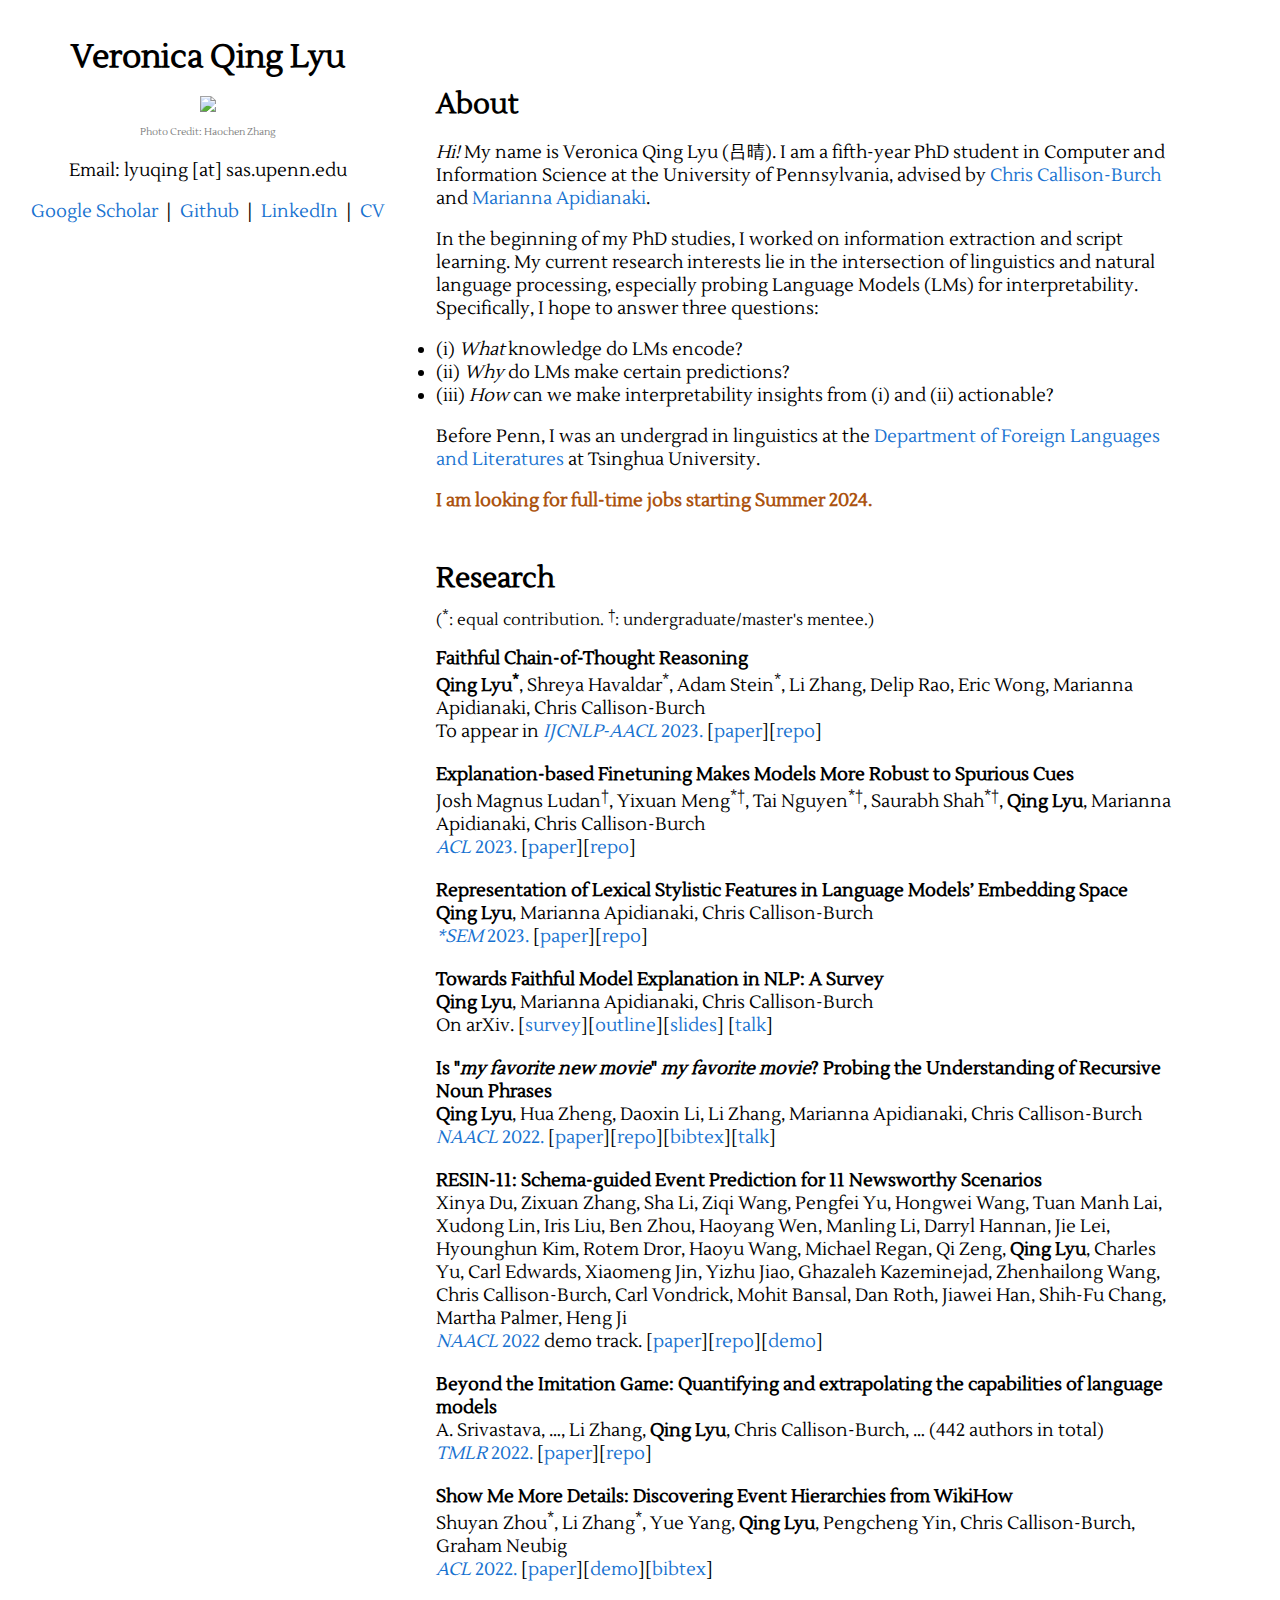
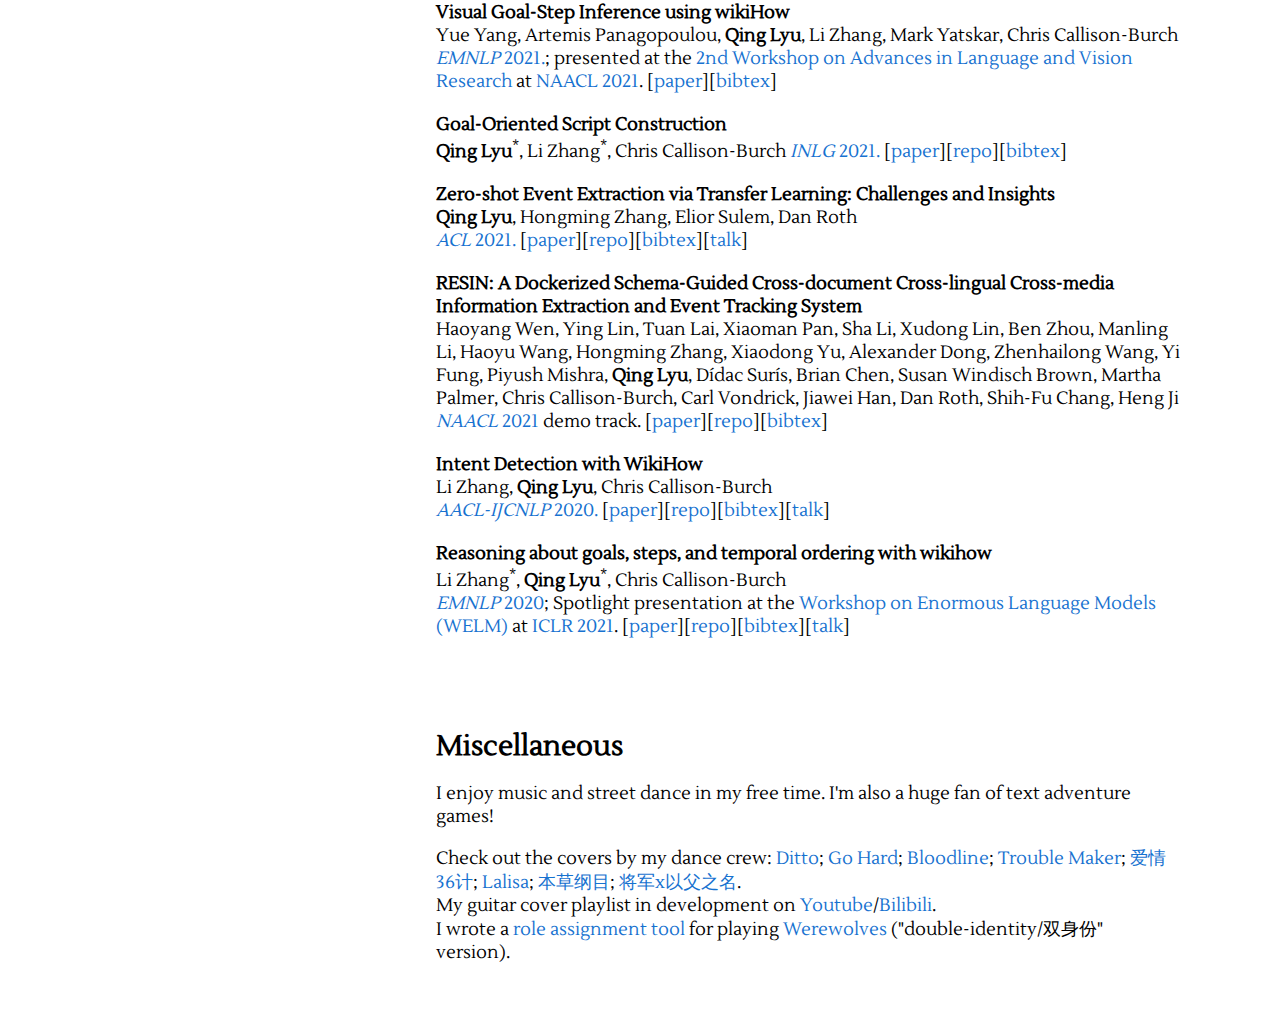
==== index.html @ 080fcc71 "Fix style bug" ====
<!DOCTYPE HTML>
<html lang="en">
  
<link href='https://fonts.googleapis.com/css?family=Lustria:n,i,b,bi' rel='stylesheet' type='text/css'>
<link href='https://fonts.googleapis.com/css?family=Verdana:n,i,b,bi' rel='stylesheet' type='text/css'>
<link href='https://fonts.googleapis.com/css?family=Helvetica:n,i,b,bi' rel='stylesheet' type='text/css'>
<link href='https://fonts.googleapis.com/css?family=sans+serif:n,i,b,bi' rel='stylesheet' type='text/css'>

<head><meta http-equiv="Content-Type" content="text/html; charset=UTF-8">
  <meta name="viewport" content="width=device-width, initial-scale=1">
  <title>Veronica Qing Lyu 吕晴</title>
  <link rel="stylesheet" type="text/css" href="stylesheet.css">
  <!-- Global site tag (gtag.js) - Google Analytics -->
<script async src="https://www.googletagmanager.com/gtag/js?id=UA-170127392-1"></script>
<script>
  window.dataLayer = window.dataLayer || [];
  function gtag(){dataLayer.push(arguments);}
  gtag('js', new Date());

  gtag('config', 'UA-170127392-1');
</script>
</head>



<body>
<div class="all-container">
  <div class="float-a">
    <table style="width:400px;border:0px;border-spacing:0px;border-collapse:separate;margin-left: auto; margin-right: auto;"><tbody>
        <td style="padding:0px;text-align:center">
        <tr>
          <td style="padding:2.5%;text-align:center">
            <p style="text-align:center">
              <name><strong>Veronica Qing Lyu</strong></name>
            </p>
            <a href="images/portrait_1.JPG"><img style="width: 80%" src="images/portrait_1.JPG"></a>
            <font color="grey" size="1"> <br> Photo Credit: Haochen Zhang </font>
            <p style="text-align:center">
              <email> Email: lyuqing [at] sas.upenn.edu</email>
            </p>
            <p style="text-align:center">

              <a href="https://scholar.google.com/citations?hl=en&user=RD8UGoAAAAAJ">Google Scholar</a> &nbsp|&nbsp
              <a href="https://github.com/veronica320">Github</a> &nbsp|&nbsp
              <a href="https://www.linkedin.com/in/qing-lyu-255514209/">LinkedIn</a> &nbsp|&nbsp
              <a href="cv.pdf">CV</a>
            </p>
          </td>
        </tr>
        </td>
    </tbody></table>
  </div>

  <div class="float-b">
    <table style="width:800px; max-width: 100vw; border:0px;border-spacing:0px;border-collapse:separate;"><tbody>
        <td style="padding:0px">
          <td style="padding:1%;vertical-align:top">
            <table style="width:100%;border:0px;border-spacing:0px;border-collapse:separate;margin-right:auto;margin-left:auto;"><tbody>
              <td style="padding:20px;padding-top:70px;width:100%;vertical-align:middle">
                <heading><strong>About</strong></heading>
                <p class="light"><em>Hi!</em>  My name is Veronica Qing Lyu (吕晴). I am a fifth-year PhD student in Computer and Information Science at the University of Pennsylvania, advised by <a href="https://www.cis.upenn.edu/~ccb/">Chris Callison-Burch</a> and <a href="https://mariannaapi.github.io/">Marianna Apidianaki</a>. 
                </p>
                <p> In the beginning of my PhD studies, I worked on information extraction and script learning. My current research interests lie in the intersection of linguistics and natural language processing, especially probing Language Models (LMs) for interpretability. Specifically, I hope to answer three questions: 
                </p>
                
                  <li>(i) <em>What</em> knowledge do LMs encode?</li>
                  <li>(ii) <em>Why</em> do LMs make certain predictions?</li>
                  <li>(iii) <em>How</em> can we make interpretability insights from (i) and (ii) actionable?</li>

                <p>
                  Before Penn, I was an undergrad in linguistics at the <a href="https://www.dfll.tsinghua.edu.cn/dfllen/">Department of Foreign Languages and Literatures</a> at Tsinghua University.
                </p>

                <p><b style="color: #ac530f">I am looking for full-time jobs starting Summer 2024.</b></p>

              </td>
            </tbody></table>

            <table style="width:100%;border:0px;border-spacing:0px;border-collapse:separate;margin-right:auto;margin-left:auto;"><tbody>
                <td style="padding:20px;padding-top:10px;width:100%;vertical-align:middle">
                  <heading><strong>Research</strong></heading>
                </td>
            </tbody></table>

            <p style="font-size: 0.9em; margin-top: -10px; margin-left: 20px">
              (<sup>*</sup>: equal contribution. <sup>†</sup>: undergraduate/master's mentee.)
            </p>
       
            <table style="width:100%;border:0px;border-spacing:0px;border-collapse:separate;margin-right:auto;margin-left:auto;"><tbody> 

              <tr onmouseout="nerf_stop()" onmouseover="nerf_start()">
                <td style="padding:20px;padding-top:0px;width:75%;vertical-align:middle">
                    <papertitle><strong>Faithful Chain-of-Thought Reasoning</strong>
                    </papertitle> 
                  <br>
                  <strong>Qing Lyu<sup>*</sup></strong>, Shreya Havaldar<sup>*</sup>, Adam Stein<sup>*</sup>, Li Zhang, Delip Rao, Eric Wong, Marianna Apidianaki, Chris Callison-Burch
                  <br>
                To appear in <a href="https://www.ijcnlp-aacl2023.org/"><em>IJCNLP-AACL</em> 2023.</a> [<a href="https://arxiv.org/abs/2301.13379">paper</a>][<a href="https://github.com/veronica320/Faithful-COT">repo</a>]
                </td>
              </tr>
              
              <tr onmouseout="nerf_stop()" onmouseover="nerf_start()">
                <td style="padding:20px;padding-top:0px;width:75%;vertical-align:middle">
                    <papertitle><strong>Explanation-based Finetuning Makes Models More Robust to Spurious Cues</strong>
                    </papertitle> 
                  <br>
                  Josh Magnus Ludan<sup>†</sup>, Yixuan Meng<sup>*</sup><sup>†</sup>, Tai Nguyen<sup>*</sup><sup>†</sup>, Saurabh Shah<sup>*</sup><sup>†</sup>, <strong>Qing Lyu</strong>, Marianna Apidianaki, Chris Callison-Burch
                  <br>
                <a href="https://2023.aclweb.org/"><em>ACL</em> 2023.</a> [<a href="https://aclanthology.org/2023.acl-long.242/">paper</a>][<a href="https://github.com/taidnguyen/explanation-based_finetuning">repo</a>]
                </td>
              </tr>  

              <tr onmouseout="nerf_stop()" onmouseover="nerf_start()">
                <td style="padding:20px;padding-top:0px;width:75%;vertical-align:middle">
                    <papertitle><strong>Representation of Lexical Stylistic Features in Language Models’ Embedding Space</strong>
                    </papertitle> 
                  <br>
                  <strong>Qing Lyu</strong>, Marianna Apidianaki, Chris Callison-Burch
                  <br>
                <a href="https://sites.google.com/view/starsem2023"><em>*SEM</em> 2023.</a> [<a href="https://aclanthology.org/2023.starsem-1.32/">paper</a>][<a href="https://github.com/veronica320/Lexical-Stylistic-Features">repo</a>]
                </td>
              </tr> 
              
             
             <tr onmouseout="nerf_stop()" onmouseover="nerf_start()">
                <td style="padding:20px;padding-top:0px;width:75%;vertical-align:middle">
                    <papertitle><strong>Towards Faithful Model Explanation in NLP: A Survey</strong>
                    </papertitle> 
                  <br>
                  <strong>Qing Lyu</strong>, Marianna Apidianaki, Chris Callison-Burch
                  <br>
                On arXiv. [<a href="https://arxiv.org/abs/2209.11326">survey</a>][<a href="WPE2/outline.pdf">outline</a>][<a href="WPE2/WPE2_slides.pdf">slides</a>] [<a href="https://www.youtube.com/watch?v=_h113zzz7V8">talk</a>]
                </td>
              </tr>
              
              <tr onmouseout="nerf_stop()" onmouseover="nerf_start()">
                <td style="padding:20px;padding-top:0px;width:75%;vertical-align:middle">
                    <papertitle><strong>Is "<em>my favorite new movie</em>" <em>my favorite movie</em>? Probing the Understanding of Recursive Noun Phrases</strong>
                    </papertitle> 
                  <br>
                  <strong>Qing Lyu</strong>, Hua Zheng, Daoxin Li, Li Zhang, Marianna Apidianaki, Chris Callison-Burch
                  <br>
                <a href="https://2022.naacl.org/"> <em>NAACL</em> 2022.</a> [<a href="https://aclanthology.org/2022.naacl-main.388/">paper</a>][<a href="https://github.com/veronica320/Recursive-NPs">repo</a>][<a href="bib/lyu2021my.bib">bibtex</a>][<a href="https://www.youtube.com/watch?v=5CUaJ4jk0rQ">talk</a>]
                </td>
              </tr>
              
              <tr onmouseout="nerf_stop()" onmouseover="nerf_start()">
                <td style="padding:20px;padding-top:0px;width:75%;vertical-align:middle">
                    <papertitle><strong>RESIN-11: Schema-guided Event Prediction for 11 Newsworthy Scenarios</strong>
                    </papertitle> 
                  <br>
                  Xinya Du, Zixuan Zhang, Sha Li, Ziqi Wang, Pengfei Yu, Hongwei Wang, Tuan Manh Lai, Xudong Lin, Iris Liu, Ben Zhou, Haoyang Wen, Manling Li, Darryl Hannan, Jie Lei, Hyounghun Kim, Rotem Dror, Haoyu Wang, Michael Regan, Qi Zeng, <strong>Qing Lyu</strong>, Charles Yu, Carl Edwards, Xiaomeng Jin, Yizhu Jiao, Ghazaleh Kazeminejad, Zhenhailong Wang, Chris Callison-Burch, Carl Vondrick, Mohit Bansal, Dan Roth, Jiawei Han, Shih-Fu Chang, Martha Palmer, Heng Ji
                  <br>
                <a href="https://2022.naacl.org/"> <em>NAACL</em> 2022</a> demo track. [<a href="https://blender.cs.illinois.edu/paper/resin2022.pdf">paper</a>][<a href="https://github.com/RESIN-KAIROS/RESIN-11">repo</a>][<a href="http://18.221.187.153:11000/kairos">demo</a>]
                </td>
              </tr>

              <tr onmouseout="nerf_stop()" onmouseover="nerf_start()">
                <td style="padding:20px;padding-top:0px;width:75%;vertical-align:middle">
                    <papertitle><strong>Beyond the Imitation Game: Quantifying and extrapolating the capabilities of language models</strong>
                    </papertitle> 
                  <br>
                  A. Srivastava, …, Li Zhang, <strong>Qing Lyu</strong>, Chris Callison-Burch, … (442 authors in total)
                  <br>
                <a href="https://jmlr.org/tmlr/"><em>TMLR</em> 2022.</a> [<a href="https://arxiv.org/abs/2206.04615">paper</a>][<a href="https://github.com/google/BIG-bench">repo</a>]
                </td>
              </tr>
              
              
              <tr onmouseout="nerf_stop()" onmouseover="nerf_start()">
                <td style="padding:20px;padding-top:0px;width:75%;vertical-align:middle">
                    <papertitle><strong>Show Me More Details: Discovering Event Hierarchies from WikiHow</strong>
                    </papertitle> 
                  <br>
                  Shuyan Zhou<sup>*</sup>, Li Zhang<sup>*</sup>, Yue Yang, <strong>Qing Lyu</strong>, Pengcheng Yin, Chris Callison-Burch, Graham Neubig
                  <br>
                <a href="https://www.2022.aclweb.org/"><em>ACL</em> 2022.</a> [<a href="https://arxiv.org/abs/2203.07264">paper</a>][<a href="https://wikihow-hierarchy.github.io/">demo</a>][<a href="bib/zhou2022show.bib">bibtex</a>]
                </td>
              </tr>              
              
               <tr onmouseout="nerf_stop()" onmouseover="nerf_start()">
                <td style="padding:20px;padding-top:0px;width:75%;vertical-align:middle">
                    <papertitle><strong>Visual Goal-Step Inference using wikiHow</strong>
                    </papertitle> 
                  <br>
                  Yue Yang, Artemis Panagopoulou, <strong>Qing Lyu</strong>, Li Zhang, Mark Yatskar, Chris Callison-Burch
                  <br>
                <a href="https://2021.emnlp.org/"><em>EMNLP</em> 2021.</a>; presented at the <a href="https://alvr-workshop.github.io/">2nd Workshop on Advances in Language and Vision Research</a> at <a href="https://2021.naacl.org/">NAACL 2021</a>. [<a href="https://arxiv.org/abs/2104.05845">paper</a>][<a href="bib/yang2021visual.bib">bibtex</a>]
                </td>
              </tr> 
              
              <tr onmouseout="nerf_stop()" onmouseover="nerf_start()">
                <td style="padding:20px;padding-top:0px;width:75%;vertical-align:middle">
                    <papertitle><strong>Goal-Oriented Script Construction</strong>
                    </papertitle> 
                  <br>
                  <strong>Qing Lyu</strong><sup>*</sup>, Li Zhang<sup>*</sup>, Chris Callison-Burch
                <a href="https://inlg2021.github.io/"><em>INLG</em> 2021.</a> [<a href="https://arxiv.org/abs/2107.13189">paper</a>][<a href="https://github.com/veronica320/wikihow-GOSC">repo</a>][<a href="bib/lyu-etal-2021-goal.bib">bibtex</a>]
                </td>
              </tr> 

              <tr onmouseout="nerf_stop()" onmouseover="nerf_start()">
                <td style="padding:20px;padding-top:0px;width:75%;vertical-align:middle">
                    <papertitle><strong>Zero-shot Event Extraction via Transfer Learning: Challenges and Insights</strong>
                    </papertitle> 
                  <br>
                  <strong>Qing Lyu</strong>, Hongming Zhang, Elior Sulem, Dan Roth
                  <br>
                <a href="https://2021.aclweb.org/"><em>ACL</em> 2021.</a> [<a href="https://aclanthology.org/2021.acl-short.42/">paper</a>][<a href="https://github.com/veronica320/Zeroshot-Event-Extraction">repo</a>][<a href="bib/lyu-etal-2021-zero.bib">bibtex</a>][<a href="https://underline.io/lecture/25455-zero-shot-event-extraction-via-transfer-learning-challenges-and-insights">talk</a>]
                </td>
              </tr> 


              <tr onmouseout="nerf_stop()" onmouseover="nerf_start()">
                <td style="padding:20px;padding-top:0px;width:75%;vertical-align:middle">
                    <papertitle><strong>RESIN: A Dockerized Schema-Guided Cross-document Cross-lingual Cross-media Information Extraction and Event Tracking System</strong>
                    </papertitle> 
                  <br>
                  Haoyang Wen, Ying Lin, Tuan Lai, Xiaoman Pan, Sha Li, Xudong Lin, Ben Zhou, Manling Li, Haoyu Wang, Hongming Zhang, Xiaodong Yu, Alexander Dong, Zhenhailong Wang, Yi Fung, Piyush Mishra, <strong>Qing Lyu</strong>, Dídac Surís, Brian Chen, Susan Windisch Brown, Martha Palmer, Chris Callison-Burch, Carl Vondrick, Jiawei Han, Dan Roth, Shih-Fu Chang, Heng Ji
                  <br>
                <a href="https://2021.naacl.org/"><em>NAACL</em> 2021</a> demo track. [<a href="https://aclanthology.org/2021.naacl-demos.16">paper</a>][<a href="https://github.com/RESIN-KAIROS/RESIN-pipeline-public">repo</a>][<a href="bib/wen-etal-2021-resin.bib">bibtex</a>]
                </td>
              </tr> 


              <tr onmouseout="nerf_stop()" onmouseover="nerf_start()">
                <td style="padding:20px;padding-top:0px;width:75%;vertical-align:middle">
                    <papertitle><strong>Intent Detection with WikiHow</strong>
                    </papertitle> 
                  <br>
                  Li Zhang, <strong>Qing Lyu</strong>, Chris Callison-Burch
                  <br>
                <a href="http://www.aacl2020.org/"><em>AACL-IJCNLP</em> 2020.</a> [<a href="https://aclanthology.org/2020.aacl-main.35/">paper</a>][<a href="https://github.com/zharry29/wikihow-intent">repo</a>][<a href="bib/2020.aacl-main.35.bib">bibtex</a>][<a href="https://www.youtube.com/watch?v=zlw6_akYbM8">talk</a>]
                </td>
              </tr>             

              <tr onmouseout="nerf_stop()" onmouseover="nerf_start()">
                <td style="padding:20px;padding-top:0px;width:75%;vertical-align:middle">
                    <papertitle><strong>Reasoning about goals, steps, and temporal ordering with wikihow</strong>
                    </papertitle> 
                  <br>
                  Li Zhang<sup>*</sup>, <strong>Qing Lyu</strong><sup>*</sup>, Chris Callison-Burch
                  <br>
                <a href="https://2020.emnlp.org/"><em>EMNLP</em> 2020</a>; Spotlight presentation at the <a href="https://welmworkshop.github.io/">Workshop on Enormous Language Models (WELM)</a> at <a href="https://openreview.net/group?id=ICLR.cc/2021/Conference">ICLR 2021</a>. [<a href="https://www.aclweb.org/anthology/2020.emnlp-main.374/">paper</a>][<a href="https://github.com/zharry29/wikihow-goal-step">repo</a>][<a href="bib/zhang-etal-2020-reasoning.bib">bibtex</a>][<a href="https://slideslive.com/38938737/reasoning-about-goals-steps-and-temporal-ordering-with-wikihow">talk</a>]
                </td>
              </tr>               

            </tbody></table>

            <table style="width:100%;border:0px;border-spacing:0px;border-collapse:separate;margin-right:auto;margin-left:auto;"><tbody>
              <td style="padding:20px;padding-top:70px;width:100%;vertical-align:middle">
                <heading><strong>Miscellaneous</strong></heading>
                <p class="light">I enjoy music and street dance in my free time. I'm also a huge fan of text adventure games!
                </p>
                <p> 
                  Check out the covers by my dance crew: <a href="https://www.bilibili.com/video/BV1cj411m7ox">Ditto</a>; <a href="https://www.instagram.com/reel/Ct8Pms4u-Pa/?utm_source=ig_web_copy_link&igshid=MzRlODBiNWFlZA==">Go Hard</a>; <a href="https://www.bilibili.com/video/BV1vd4y1m7P2">Bloodline</a>; <a href="https://www.instagram.com/p/Ce76_aIj2wI/?hl=en">Trouble Maker</a>; <a href="https://www.bilibili.com/video/BV1dg411d7Nh?spm_id_from=333.999.0.0">爱情36计</a>; <a href="https://drive.google.com/file/d/1UDObTX1kkPwGBq6CLXl8sIjoG9H2SDVq/view?usp=sharing">Lalisa</a>; <a href="https://www.youtube.com/watch?v=M0thfj07Ozg">本草纲目</a>; <a href="https://drive.google.com/file/d/1MXVvGjEAtB9OPkCCYmKnnrbHxxjAGBSP/view?usp=sharing/">将军x以父之名</a>.
                  <br>
                  My guitar cover playlist in development on <a href="https://www.youtube.com/playlist?list=PLuBKwtx74IuZm8roLnpFMG8LcHX2Z4vL6">Youtube</a>/<a href="https://space.bilibili.com/97034976/?share_source=copy_link&share_medium=iphone&bbid=Z1449E1F438A2BC6490483E0584A996F02E2&ts=1627972135">Bilibili</a>.
                  <br>
                  I wrote a <a href="https://github.com/veronica320/Werewolves-Double-Identity">role assignment tool</a> for playing <a href="https://en.wikipedia.org/wiki/The_Werewolves_of_Millers_Hollow">Werewolves</a> ("double-identity/双身份" version).
                </p>
              </td>
            </tbody></table>

          </td>
        </td>
    </tbody></table>
  </div>
</div>
</body>

</html>
---- stylesheet.css ----
.all-container{
    margin: 0 auto;
}

.float-a{
  float: left;
}

.float-b{
}


@font-face {
  font-family: 'Crimson';
  src: url('font/CrimsonText-Regular.ttf') format('woff2');
}

@font-face {
  font-family: 'Cabin';
  src: url('font/Cabin-Regular.ttf') format('woff2');
}

@font-face {
  font-family: 'MerriweatherSans';
  src: url('font/MerriweatherSans-Regular.ttf') format('woff2');
}

@font-face {
  font-family: 'Lustria';
  src: url('font/Lustria-Regular.ttf') format('woff2');
}

a {
  color: #1772d0;
  text-decoration: none;
}

a:focus,
a:hover {
  color: #f09228;
  text-decoration: none;
}

body,
td,
th,
tr,
p,
a {
  font-family: 'Lustria', Verdana, Helvetica, sans-serif;
  font-size: 18px
}


heading {
  font-family: 'Lustria', Verdana, Helvetica, sans-serif;
  font-size: 28px;
}

papertitle {
  font-family: 'Lustria', Verdana, Helvetica, sans-serif;
  font-size: 18px;
}

name {
  font-family: 'Lustria', Verdana, Helvetica, sans-serif;
  font-size: 32px;
}

email {
  font-family: 'Lustria', Verdana, Helvetica, sans-serif;
  font-size: 18px;
}
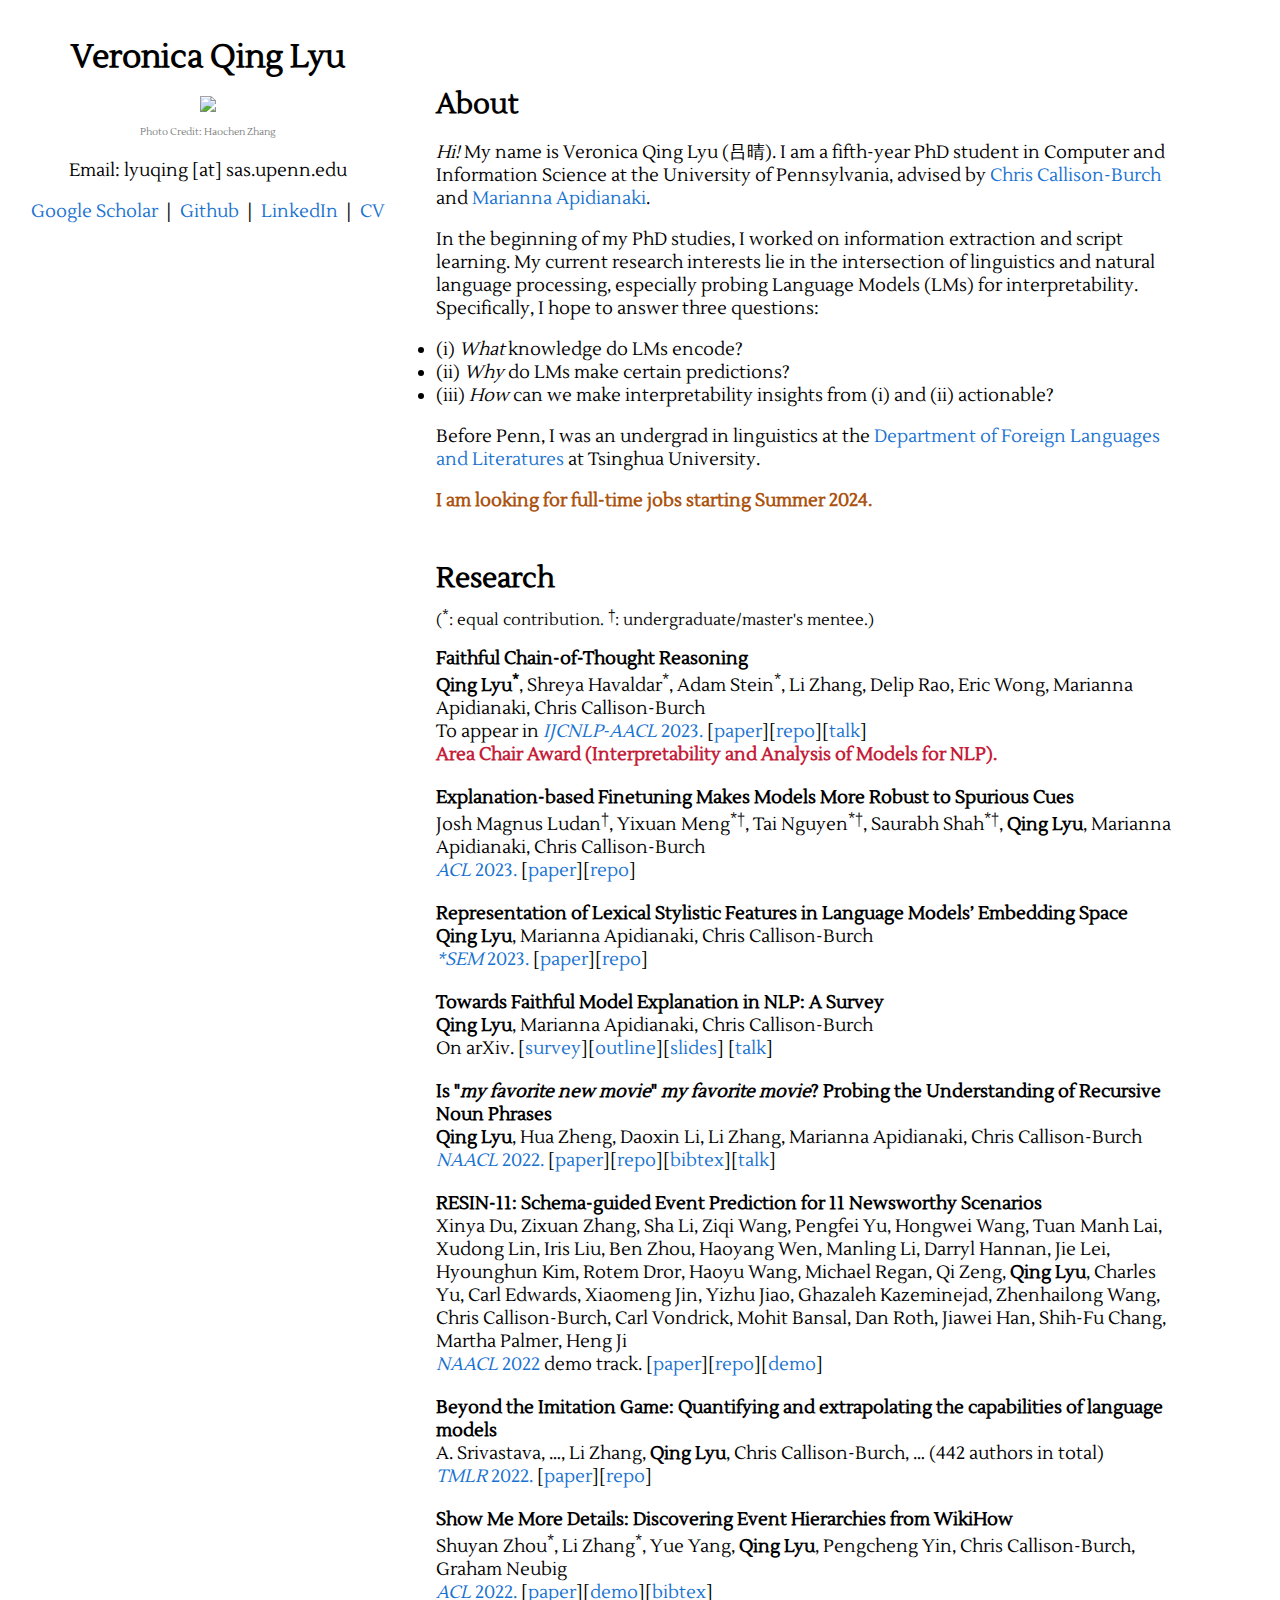
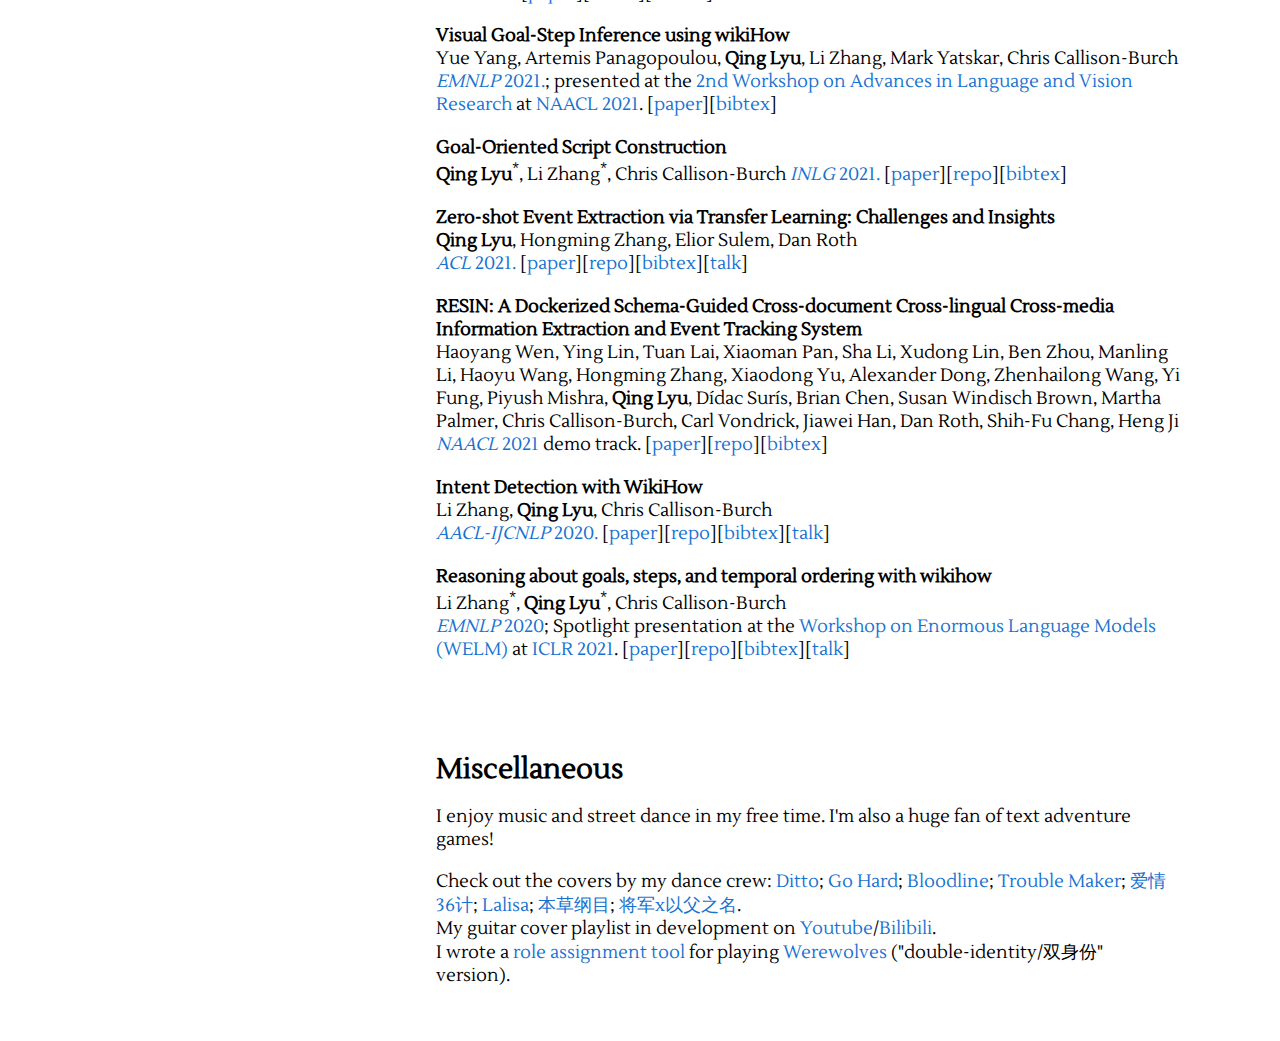
==== commit e8d19ed4: "Add FCoT talk and award info" ====
--- a/index.html
+++ b/index.html
@@ -95,7 +95,10 @@
                   <br>
                   <strong>Qing Lyu<sup>*</sup></strong>, Shreya Havaldar<sup>*</sup>, Adam Stein<sup>*</sup>, Li Zhang, Delip Rao, Eric Wong, Marianna Apidianaki, Chris Callison-Burch
                   <br>
-                To appear in <a href="https://www.ijcnlp-aacl2023.org/"><em>IJCNLP-AACL</em> 2023.</a> [<a href="https://arxiv.org/abs/2301.13379">paper</a>][<a href="https://github.com/veronica320/Faithful-COT">repo</a>]
+                To appear in <a href="https://www.ijcnlp-aacl2023.org/"><em>IJCNLP-AACL</em> 2023.</a> [<a href="https://arxiv.org/abs/2301.13379">paper</a>][<a href="https://github.com/veronica320/Faithful-COT">repo</a>][<a href="https://www.youtube.com/watch?v=xlDoP--TauU&t=5s">talk</a>]
+                  <br>
+                  <b style="color: #C41E3A">Area Chair Award (Interpretability and Analysis of Models for NLP).</b>
+                  <br>
                 </td>
               </tr>
               
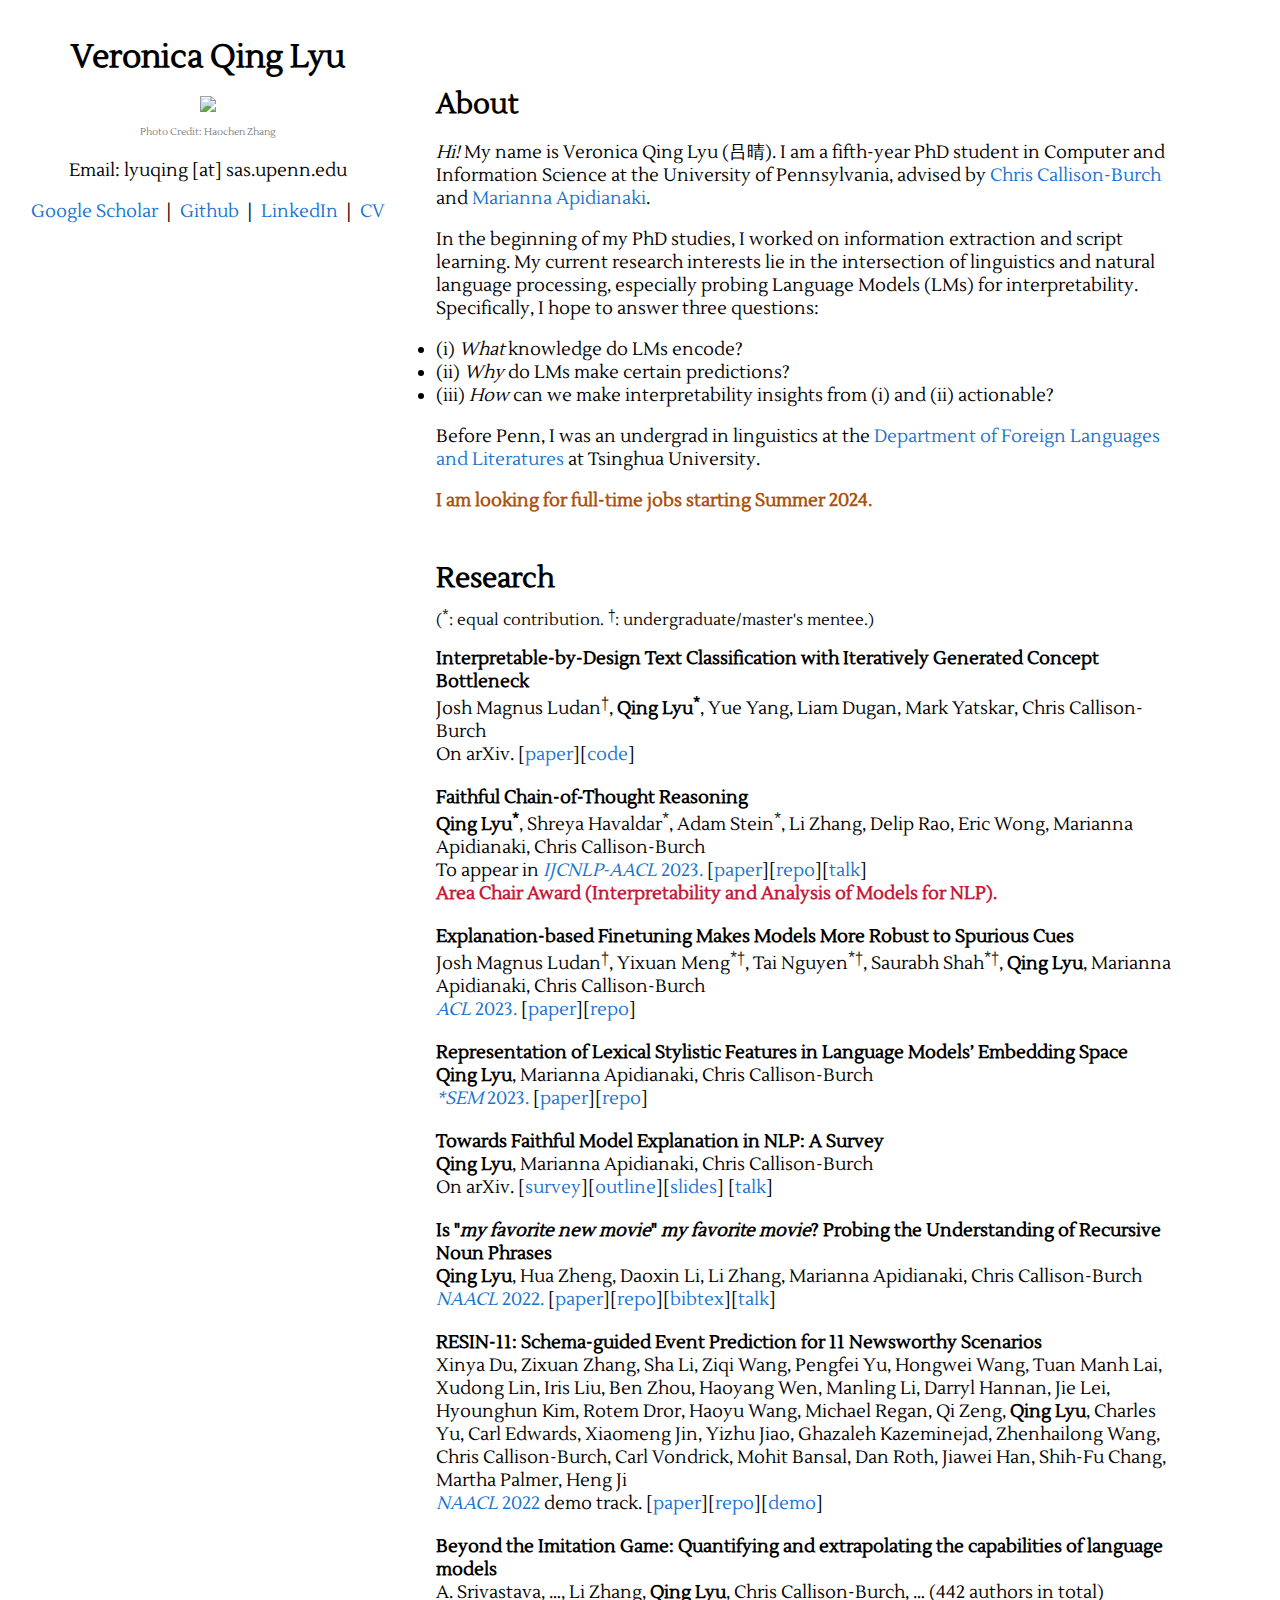
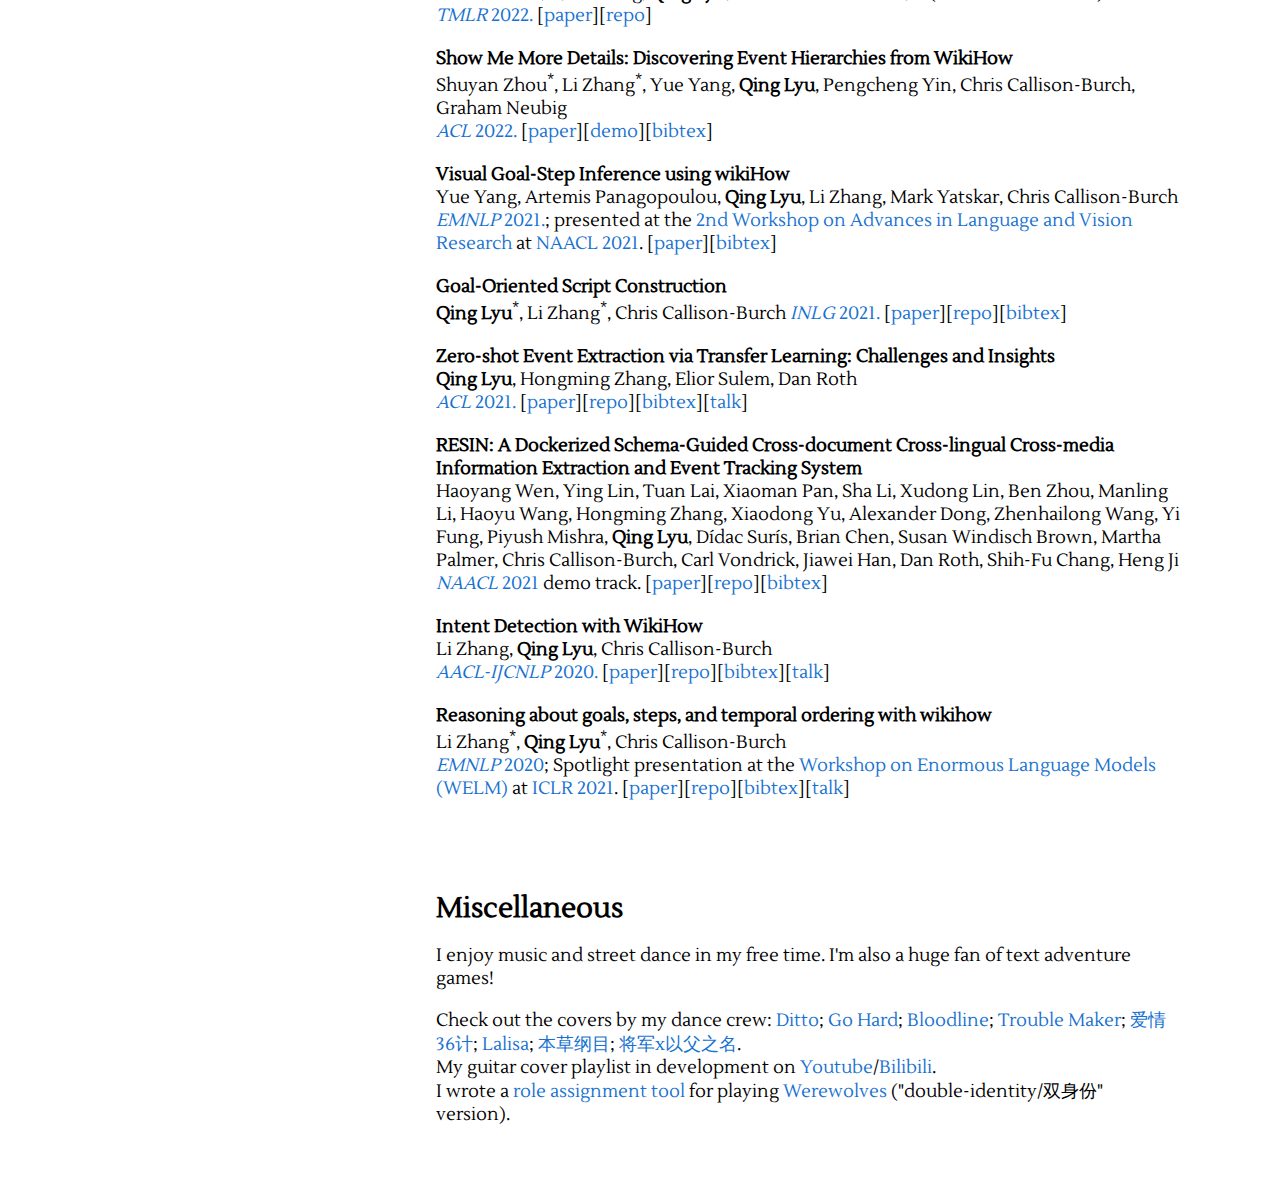
==== commit 3859c9f9: "Add TBM paper" ====
--- a/index.html
+++ b/index.html
@@ -90,6 +90,17 @@
 
               <tr onmouseout="nerf_stop()" onmouseover="nerf_start()">
                 <td style="padding:20px;padding-top:0px;width:75%;vertical-align:middle">
+                    <papertitle><strong>Interpretable-by-Design Text Classification with Iteratively Generated Concept Bottleneck</strong>
+                    </papertitle> 
+                  <br>
+                  Josh Magnus Ludan<sup>†</sup>, <strong>Qing Lyu<sup>*</sup></strong>, Yue Yang, Liam Dugan, Mark Yatskar, Chris Callison-Burch
+                  <br>
+                On arXiv. [<a href="https://arxiv.org/abs/2310.19660">paper</a>][<a href="https://github.com/JMRLudan/TBM">code</a>]
+                </td>
+              </tr>
+              
+              <tr onmouseout="nerf_stop()" onmouseover="nerf_start()">
+                <td style="padding:20px;padding-top:0px;width:75%;vertical-align:middle">
                     <papertitle><strong>Faithful Chain-of-Thought Reasoning</strong>
                     </papertitle> 
                   <br>
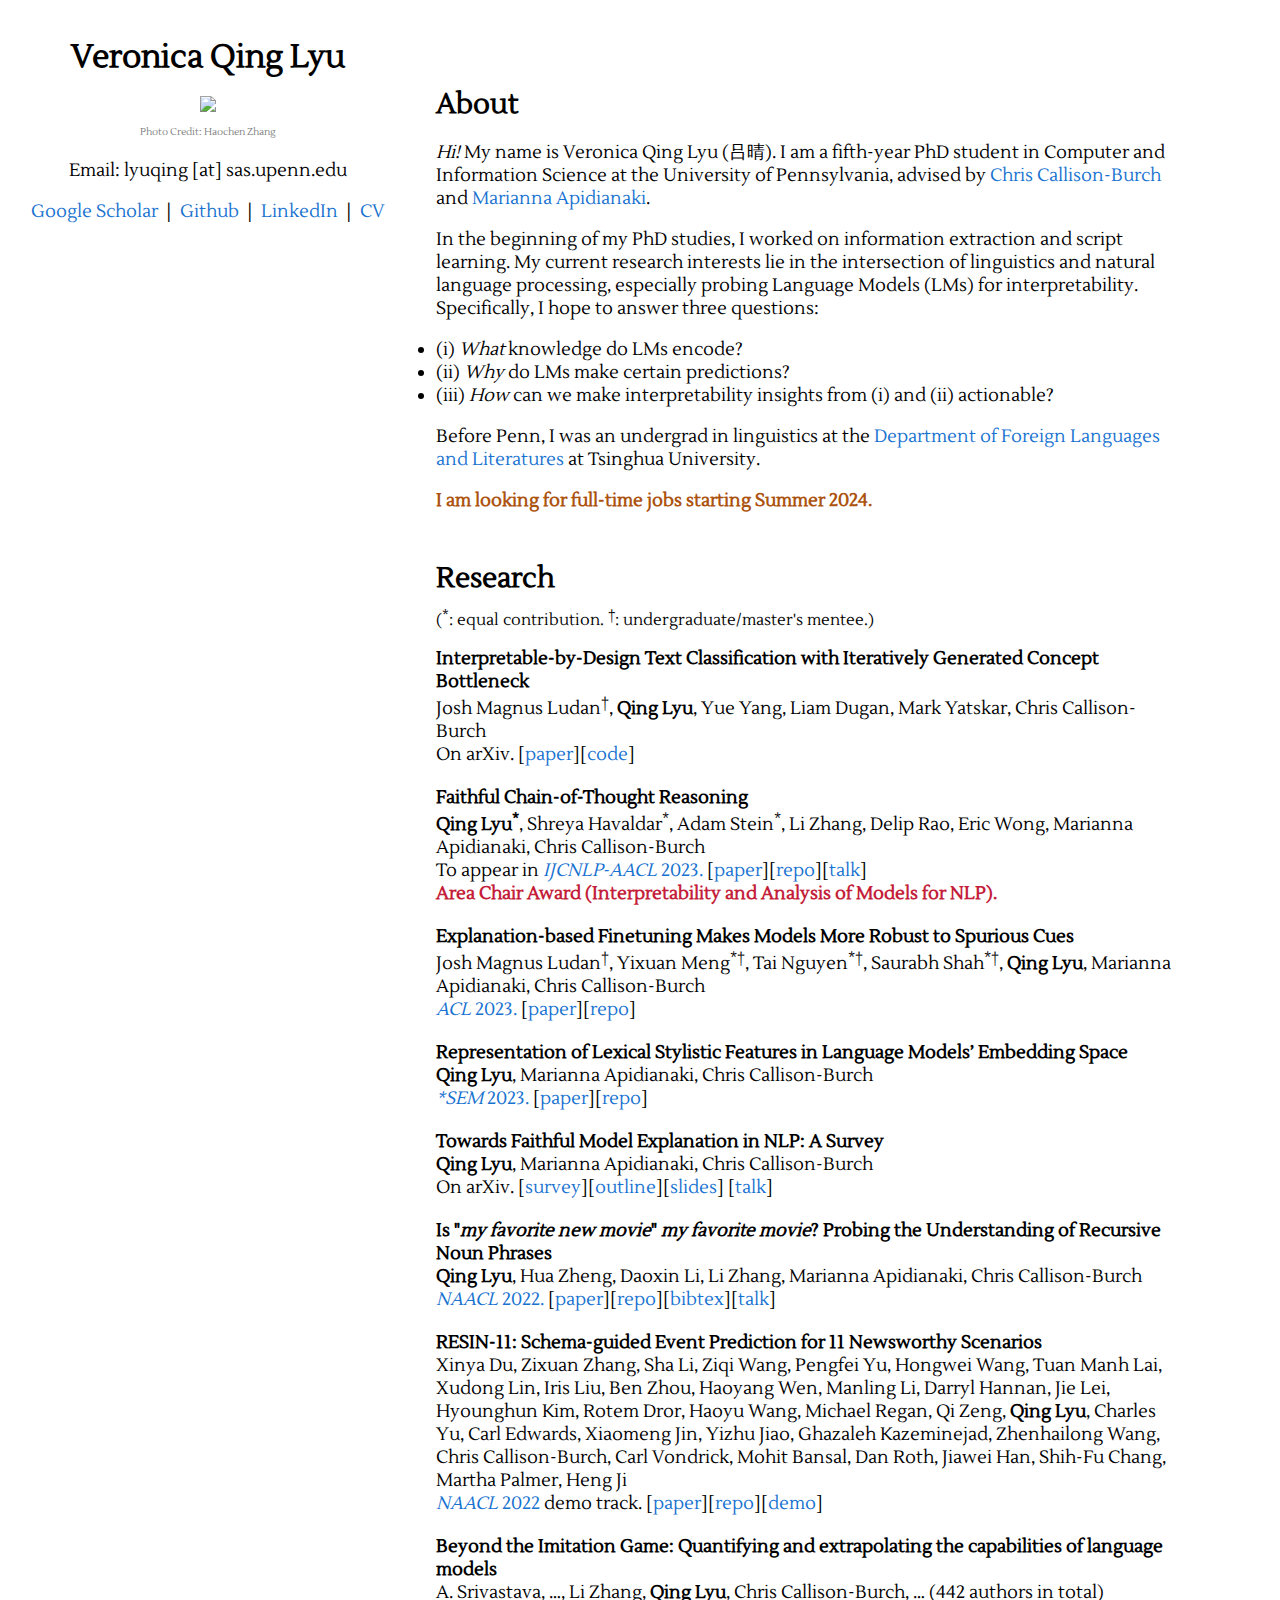
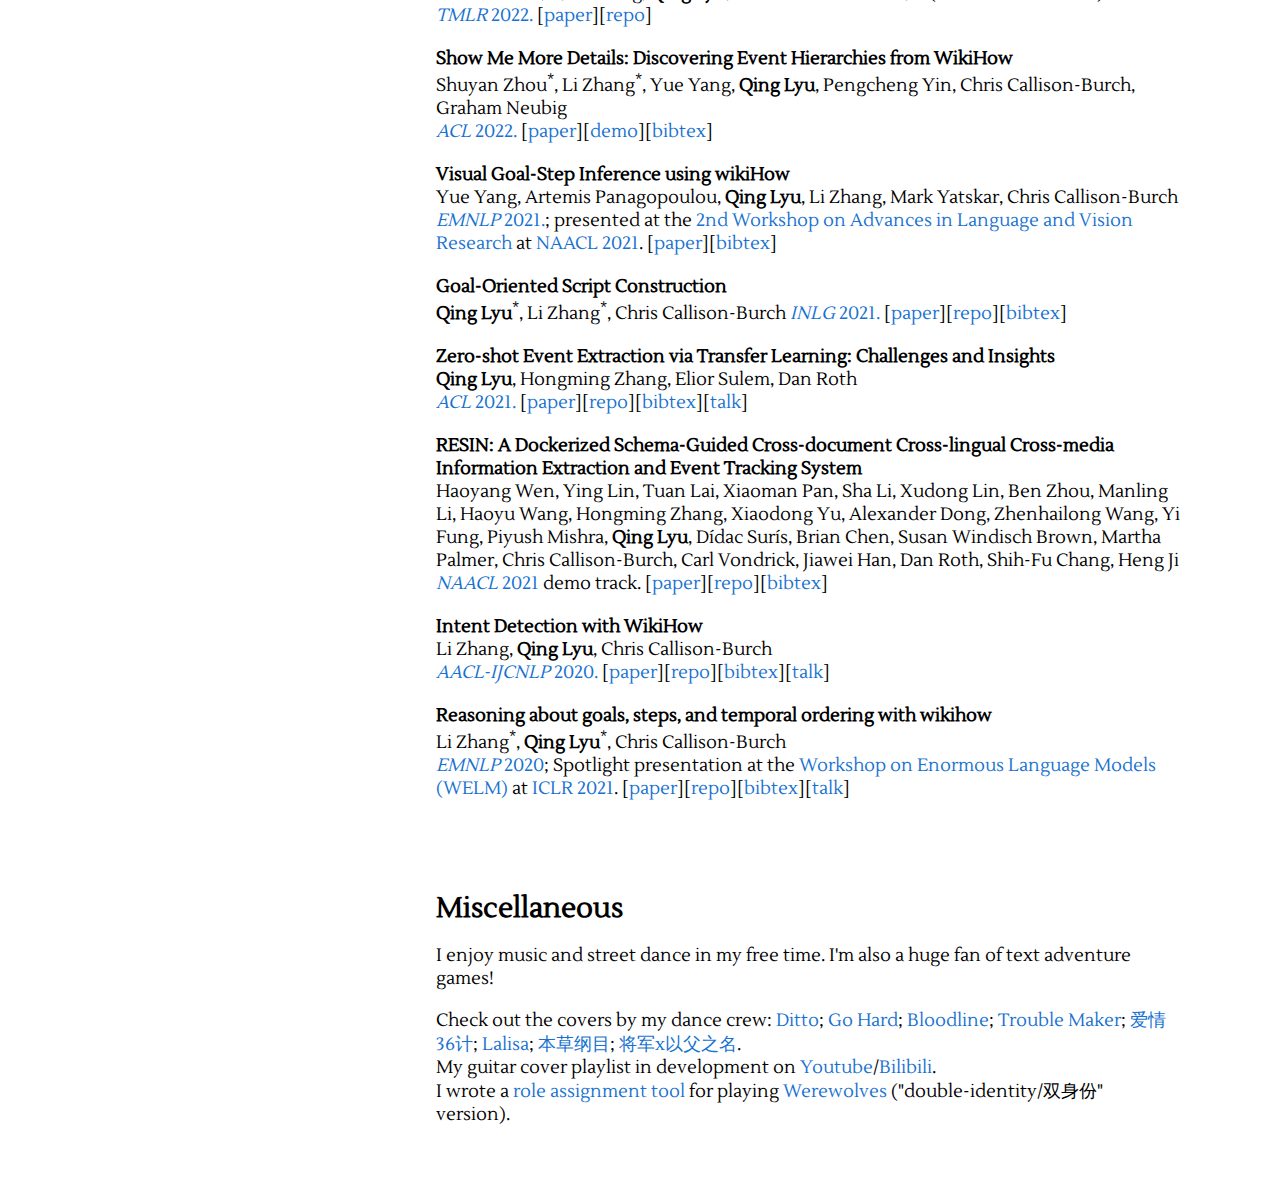
==== commit 14dd8674: "Fix author info" ====
--- a/index.html
+++ b/index.html
@@ -93,7 +93,7 @@
                     <papertitle><strong>Interpretable-by-Design Text Classification with Iteratively Generated Concept Bottleneck</strong>
                     </papertitle> 
                   <br>
-                  Josh Magnus Ludan<sup>†</sup>, <strong>Qing Lyu<sup>*</sup></strong>, Yue Yang, Liam Dugan, Mark Yatskar, Chris Callison-Burch
+                  Josh Magnus Ludan<sup>†</sup>, <strong>Qing Lyu</strong>, Yue Yang, Liam Dugan, Mark Yatskar, Chris Callison-Burch
                   <br>
                 On arXiv. [<a href="https://arxiv.org/abs/2310.19660">paper</a>][<a href="https://github.com/JMRLudan/TBM">code</a>]
                 </td>
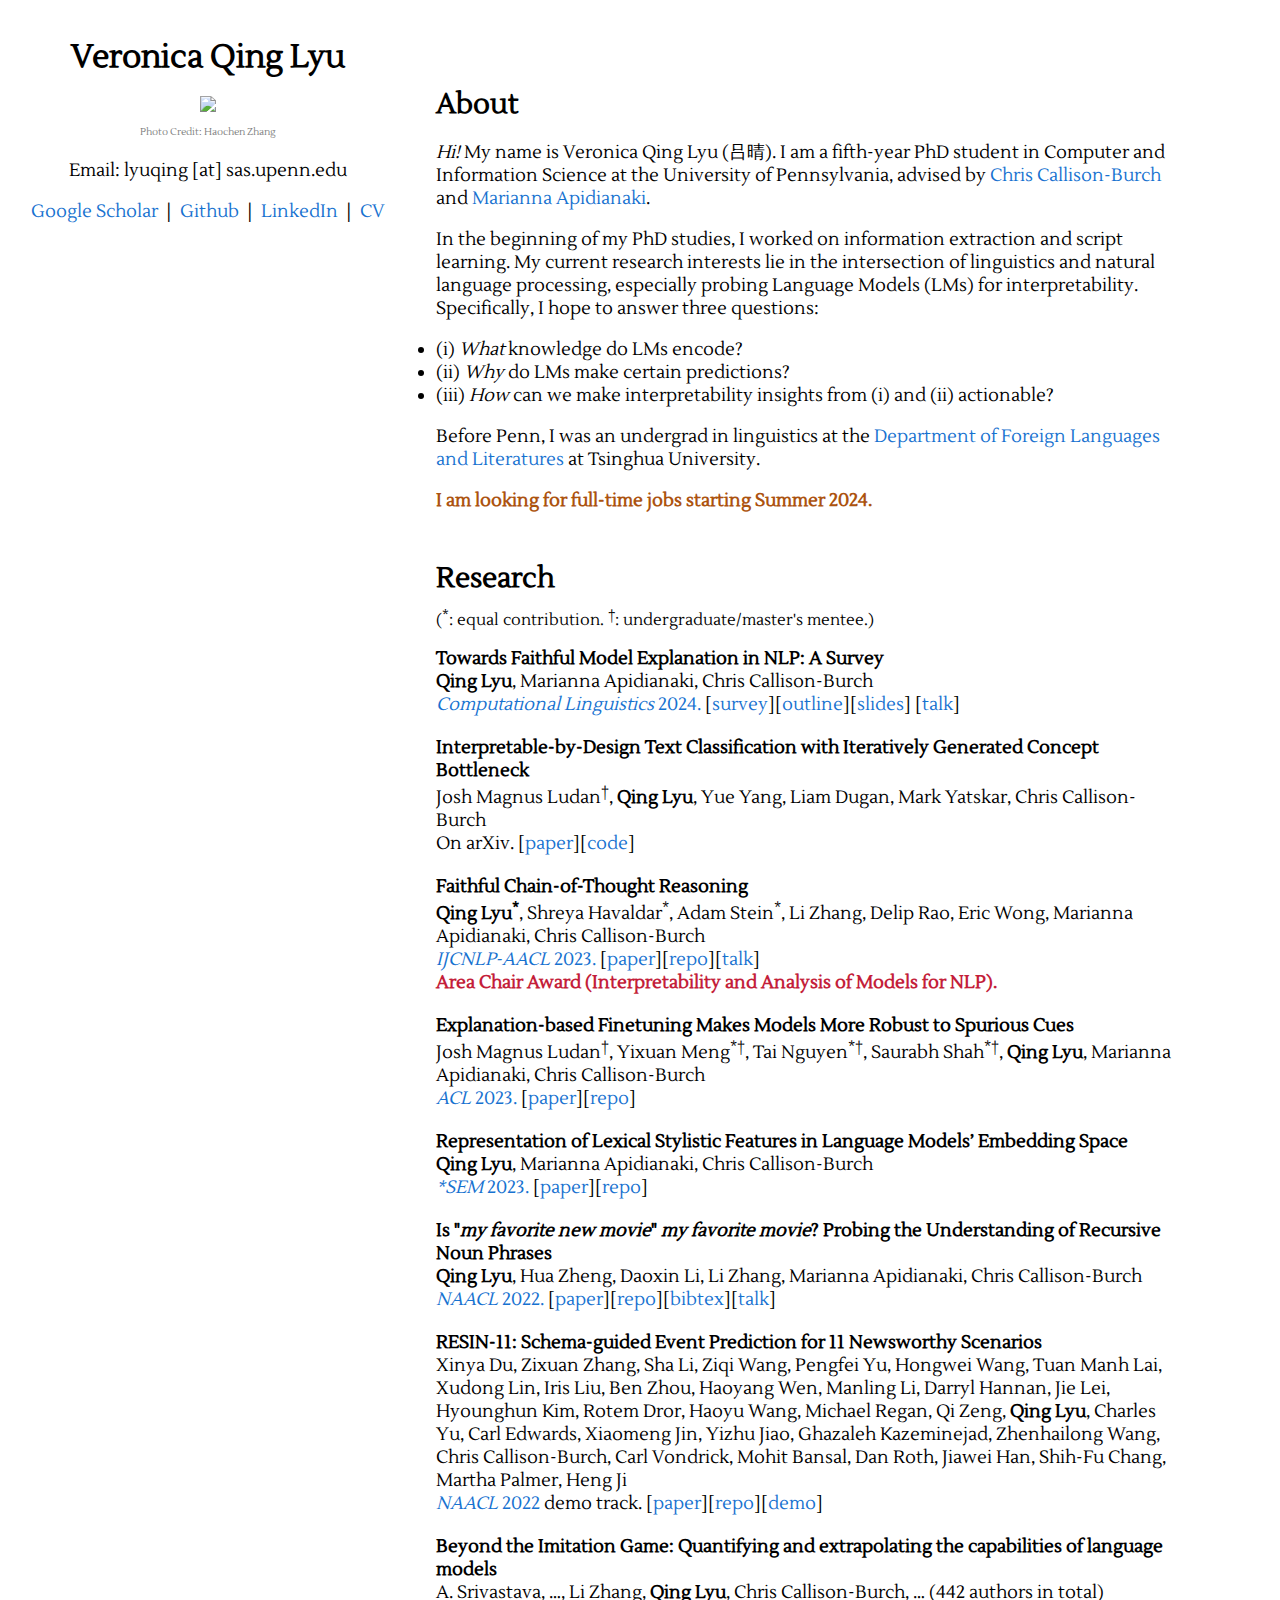
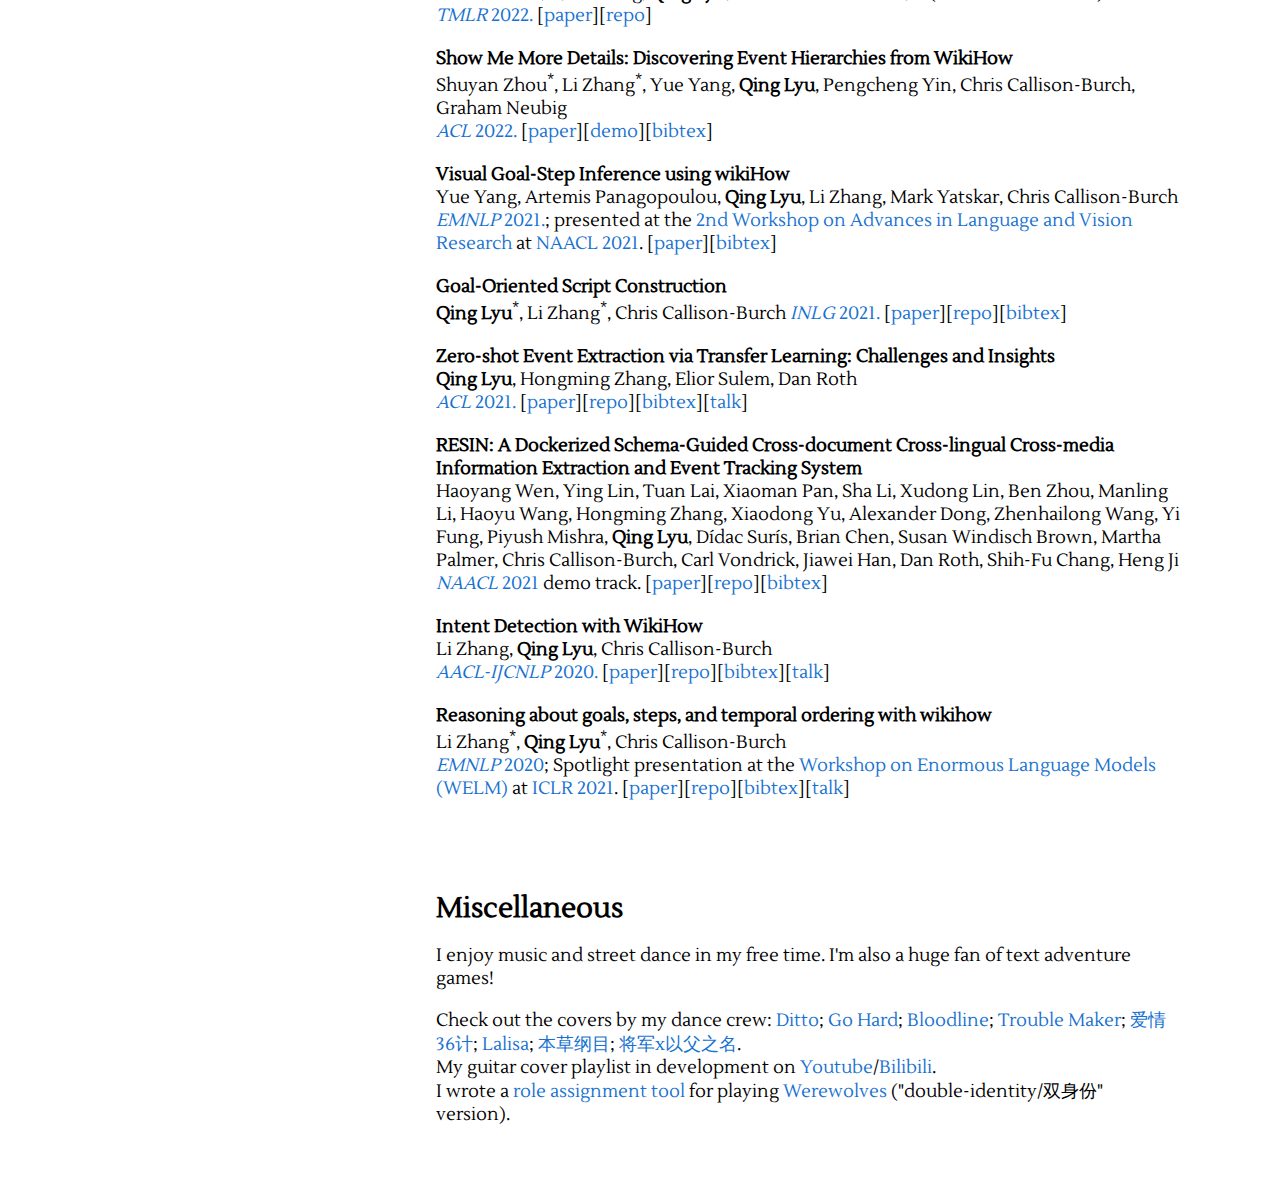
==== commit 0e012099: "Update survey acceptance info" ====
--- a/index.html
+++ b/index.html
@@ -88,6 +88,17 @@
        
             <table style="width:100%;border:0px;border-spacing:0px;border-collapse:separate;margin-right:auto;margin-left:auto;"><tbody> 
 
+             <tr onmouseout="nerf_stop()" onmouseover="nerf_start()">
+                <td style="padding:20px;padding-top:0px;width:75%;vertical-align:middle">
+                    <papertitle><strong>Towards Faithful Model Explanation in NLP: A Survey</strong>
+                    </papertitle> 
+                  <br>
+                  <strong>Qing Lyu</strong>, Marianna Apidianaki, Chris Callison-Burch
+                  <br>
+                <a href="https://direct.mit.edu/coli"><em>Computational Linguistics</em> 2024.</a> [<a href="https://arxiv.org/abs/2209.11326">survey</a>][<a href="WPE2/outline.pdf">outline</a>][<a href="WPE2/WPE2_slides.pdf">slides</a>] [<a href="https://www.youtube.com/watch?v=_h113zzz7V8">talk</a>]
+                </td>
+              </tr>
+              
               <tr onmouseout="nerf_stop()" onmouseover="nerf_start()">
                 <td style="padding:20px;padding-top:0px;width:75%;vertical-align:middle">
                     <papertitle><strong>Interpretable-by-Design Text Classification with Iteratively Generated Concept Bottleneck</strong>
@@ -106,7 +117,7 @@
                   <br>
                   <strong>Qing Lyu<sup>*</sup></strong>, Shreya Havaldar<sup>*</sup>, Adam Stein<sup>*</sup>, Li Zhang, Delip Rao, Eric Wong, Marianna Apidianaki, Chris Callison-Burch
                   <br>
-                To appear in <a href="https://www.ijcnlp-aacl2023.org/"><em>IJCNLP-AACL</em> 2023.</a> [<a href="https://arxiv.org/abs/2301.13379">paper</a>][<a href="https://github.com/veronica320/Faithful-COT">repo</a>][<a href="https://www.youtube.com/watch?v=xlDoP--TauU&t=5s">talk</a>]
+                <a href="https://www.ijcnlp-aacl2023.org/"><em>IJCNLP-AACL</em> 2023.</a> [<a href="https://arxiv.org/abs/2301.13379">paper</a>][<a href="https://github.com/veronica320/Faithful-COT">repo</a>][<a href="https://www.youtube.com/watch?v=xlDoP--TauU&t=5s">talk</a>]
                   <br>
                   <b style="color: #C41E3A">Area Chair Award (Interpretability and Analysis of Models for NLP).</b>
                   <br>
@@ -135,17 +146,6 @@
                 </td>
               </tr> 
               
-             
-             <tr onmouseout="nerf_stop()" onmouseover="nerf_start()">
-                <td style="padding:20px;padding-top:0px;width:75%;vertical-align:middle">
-                    <papertitle><strong>Towards Faithful Model Explanation in NLP: A Survey</strong>
-                    </papertitle> 
-                  <br>
-                  <strong>Qing Lyu</strong>, Marianna Apidianaki, Chris Callison-Burch
-                  <br>
-                On arXiv. [<a href="https://arxiv.org/abs/2209.11326">survey</a>][<a href="WPE2/outline.pdf">outline</a>][<a href="WPE2/WPE2_slides.pdf">slides</a>] [<a href="https://www.youtube.com/watch?v=_h113zzz7V8">talk</a>]
-                </td>
-              </tr>
               
               <tr onmouseout="nerf_stop()" onmouseover="nerf_start()">
                 <td style="padding:20px;padding-top:0px;width:75%;vertical-align:middle">
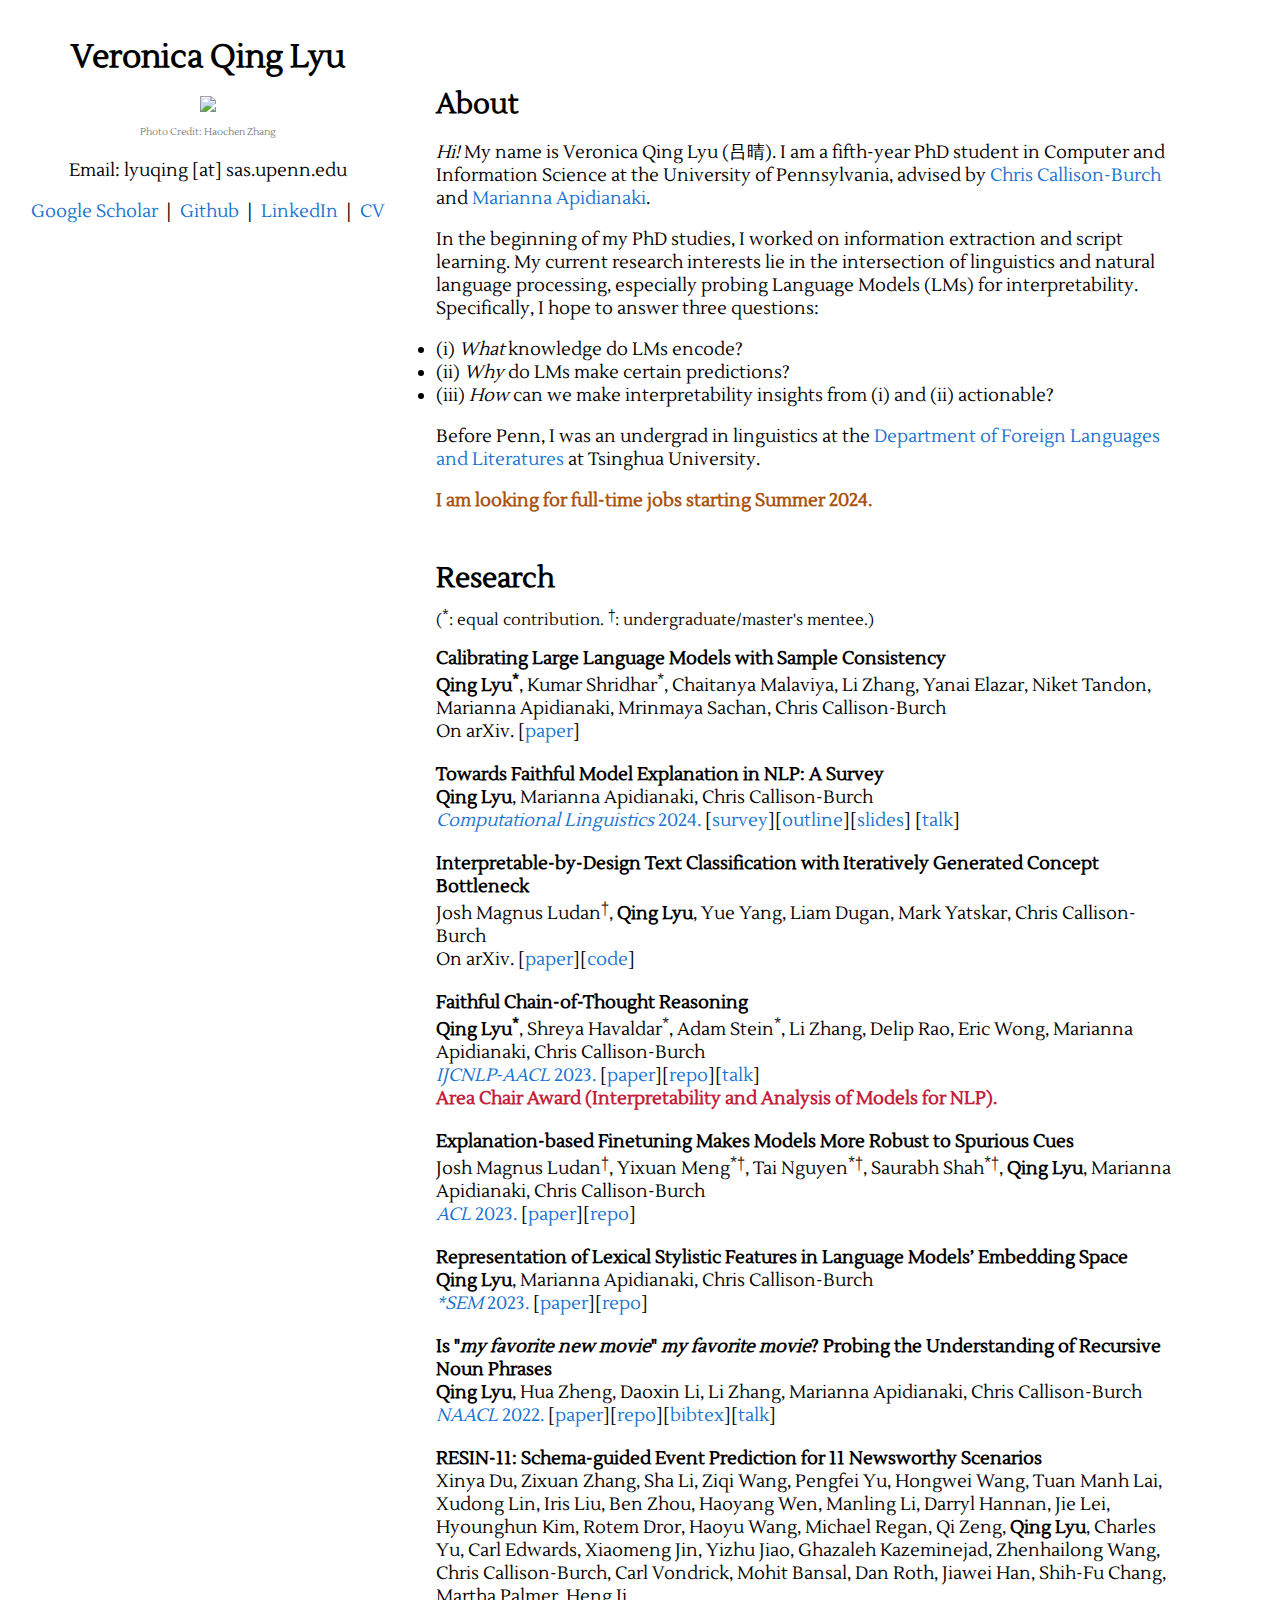
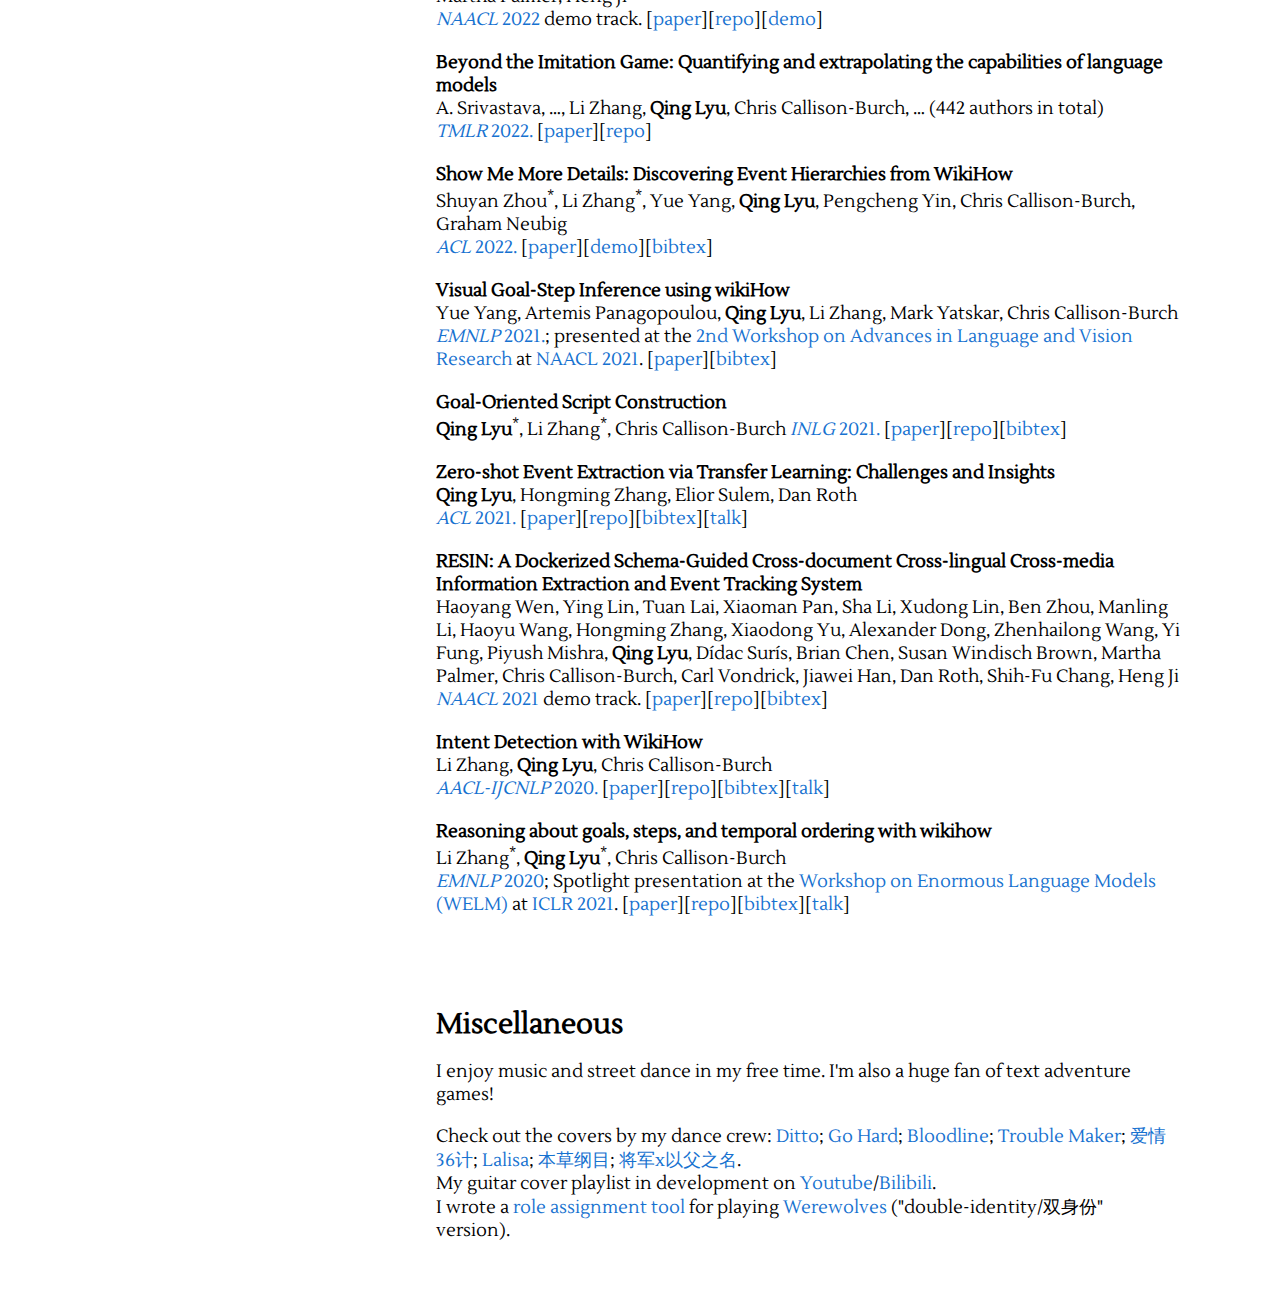
==== commit 0b1fcf00: "Add paper: Calibrating Large Language Models with Sample Consistency" ====
--- a/index.html
+++ b/index.html
@@ -90,6 +90,17 @@
 
              <tr onmouseout="nerf_stop()" onmouseover="nerf_start()">
                 <td style="padding:20px;padding-top:0px;width:75%;vertical-align:middle">
+                    <papertitle><strong>Calibrating Large Language Models with Sample Consistency</strong>
+                    </papertitle> 
+                  <br>
+                  <strong>Qing Lyu<sup>*</sup></strong>, Kumar Shridhar<sup>*</sup>, Chaitanya Malaviya, Li Zhang, Yanai Elazar, Niket Tandon, Marianna Apidianaki, Mrinmaya Sachan, Chris Callison-Burch
+                  <br>
+                On arXiv. [<a href="https://arxiv.org/abs/2402.13904">paper</a>]
+                </td>
+              </tr>
+              
+             <tr onmouseout="nerf_stop()" onmouseover="nerf_start()">
+                <td style="padding:20px;padding-top:0px;width:75%;vertical-align:middle">
                     <papertitle><strong>Towards Faithful Model Explanation in NLP: A Survey</strong>
                     </papertitle> 
                   <br>
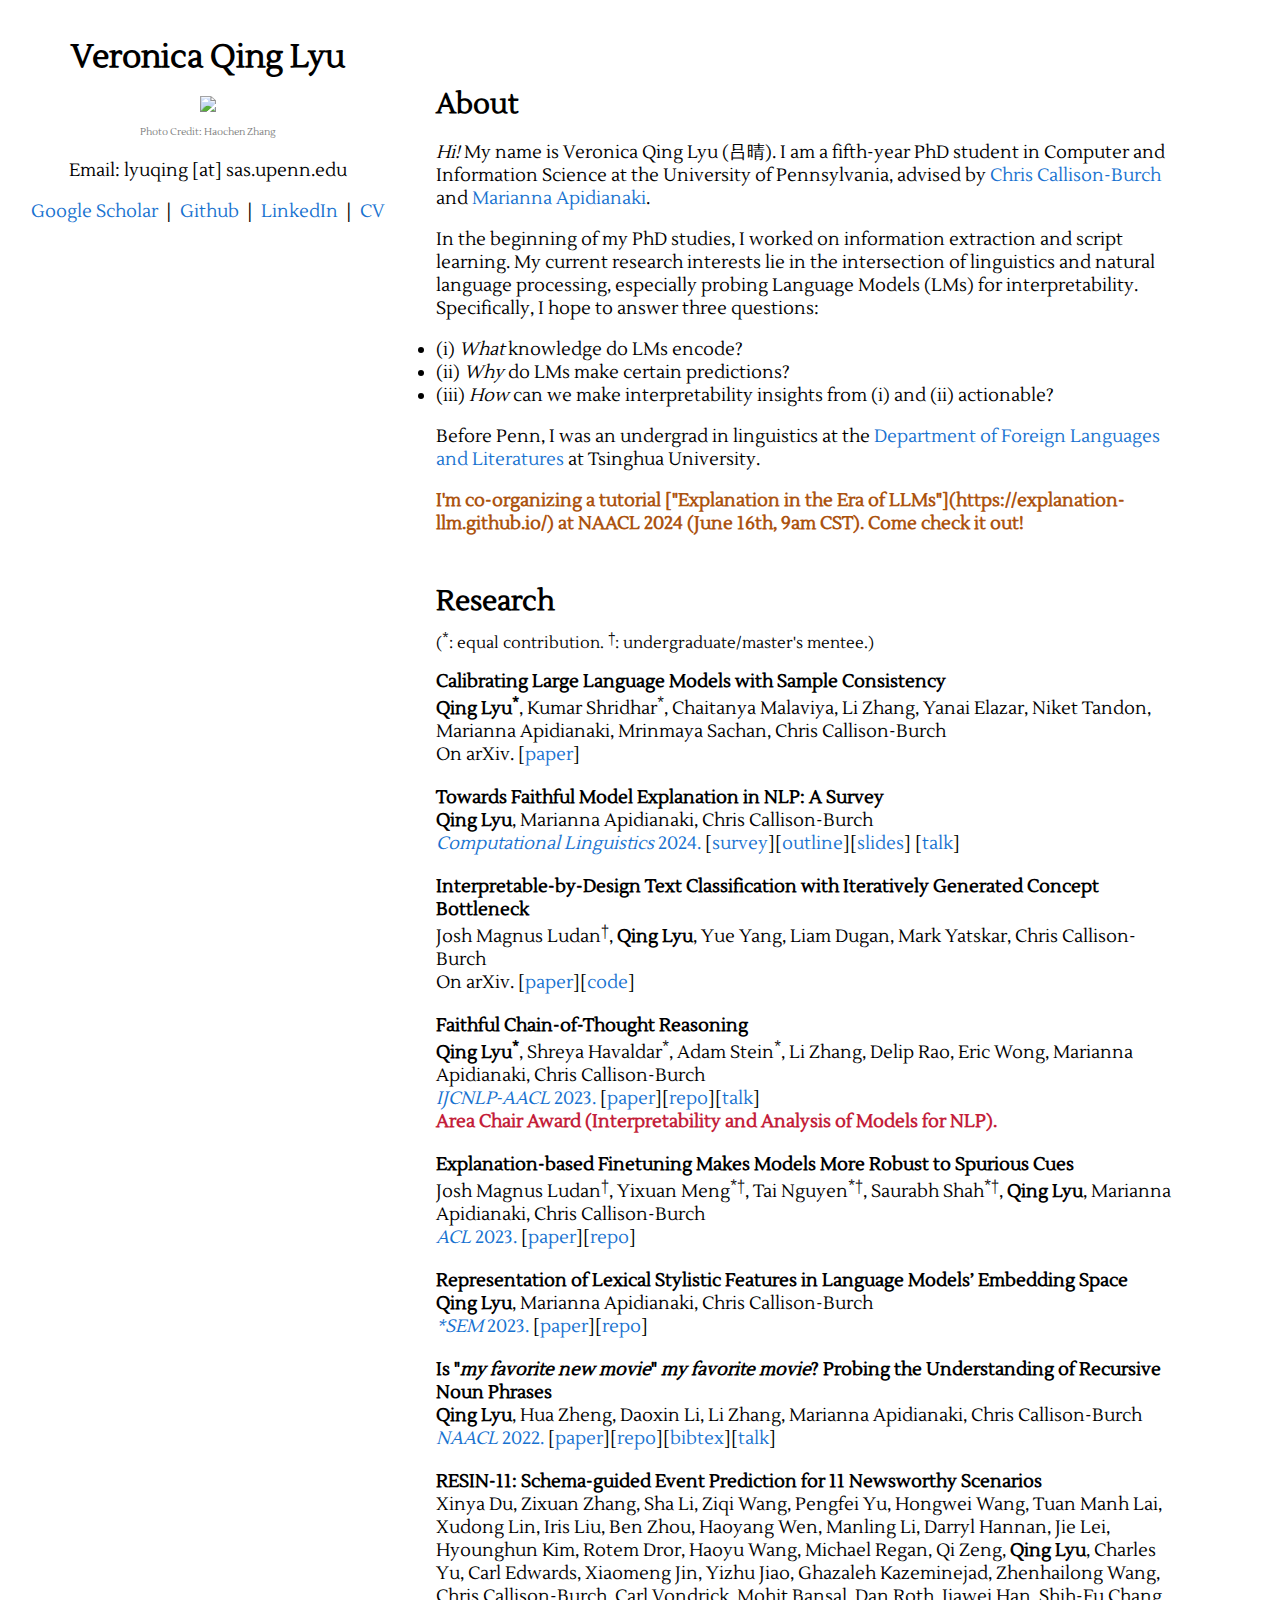
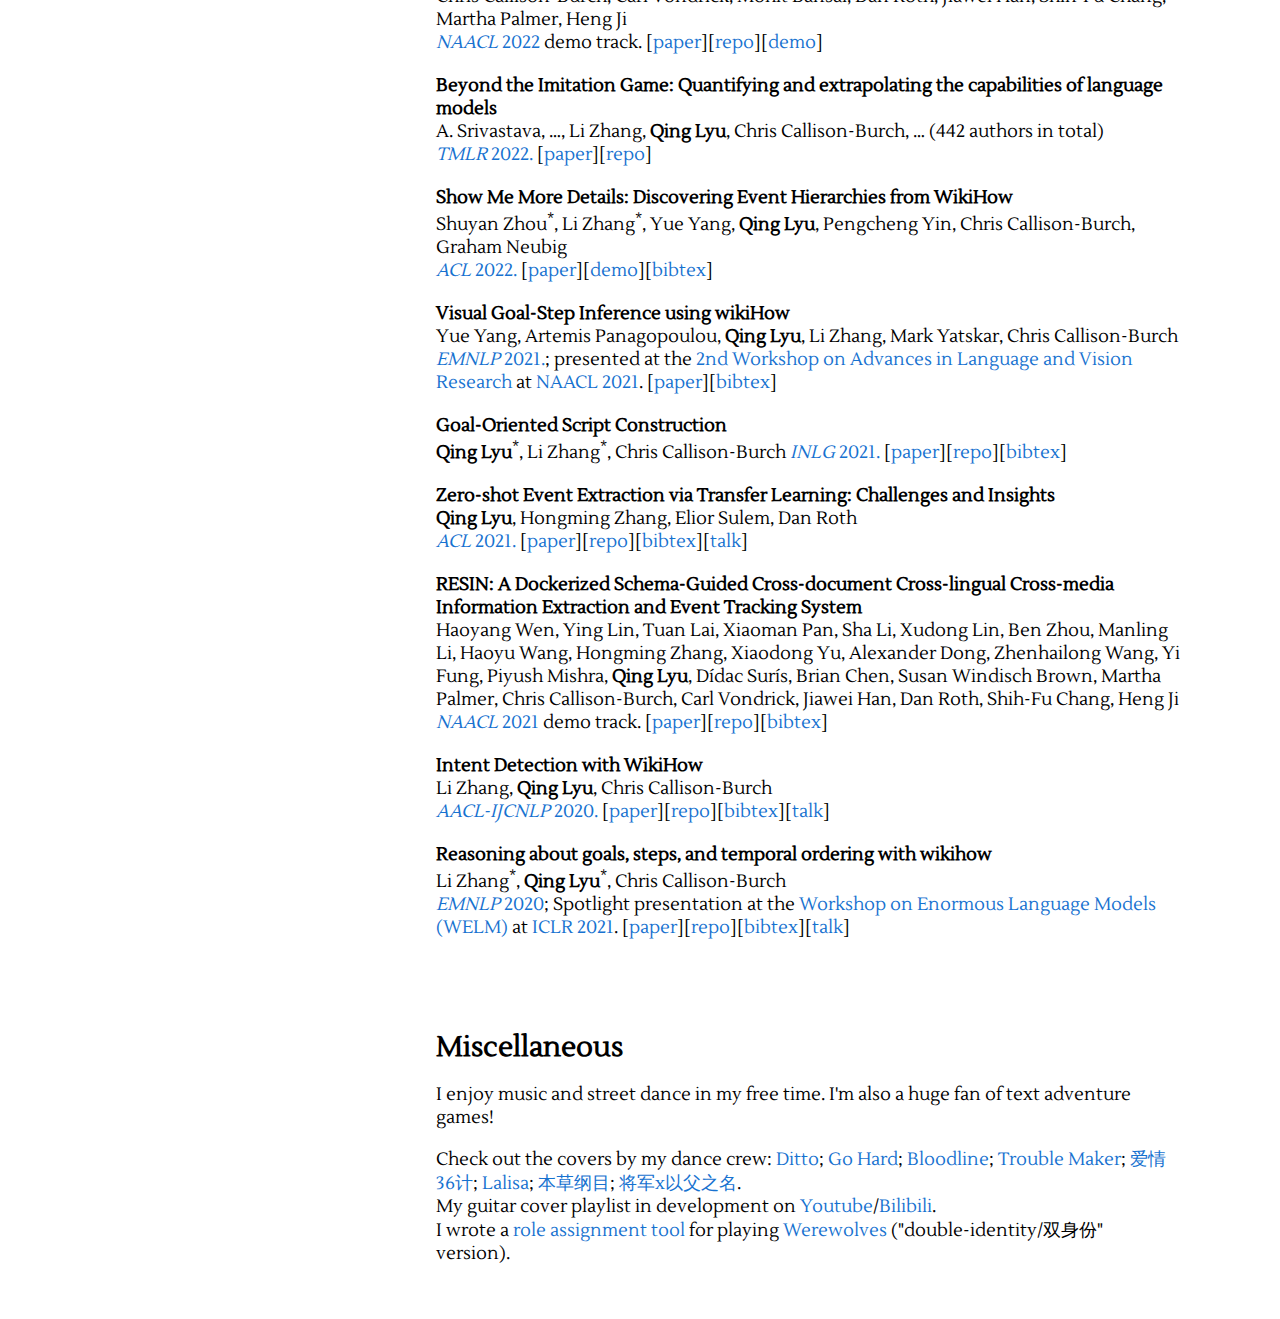
==== commit e83621d7: "Update tutorial info" ====
--- a/index.html
+++ b/index.html
@@ -71,7 +71,7 @@
                   Before Penn, I was an undergrad in linguistics at the <a href="https://www.dfll.tsinghua.edu.cn/dfllen/">Department of Foreign Languages and Literatures</a> at Tsinghua University.
                 </p>
 
-                <p><b style="color: #ac530f">I am looking for full-time jobs starting Summer 2024.</b></p>
+                <p><b style="color: #ac530f">I'm co-organizing a tutorial ["Explanation in the Era of LLMs"](https://explanation-llm.github.io/) at NAACL 2024 (June 16th, 9am CST). Come check it out! </b></p>
 
               </td>
             </tbody></table>
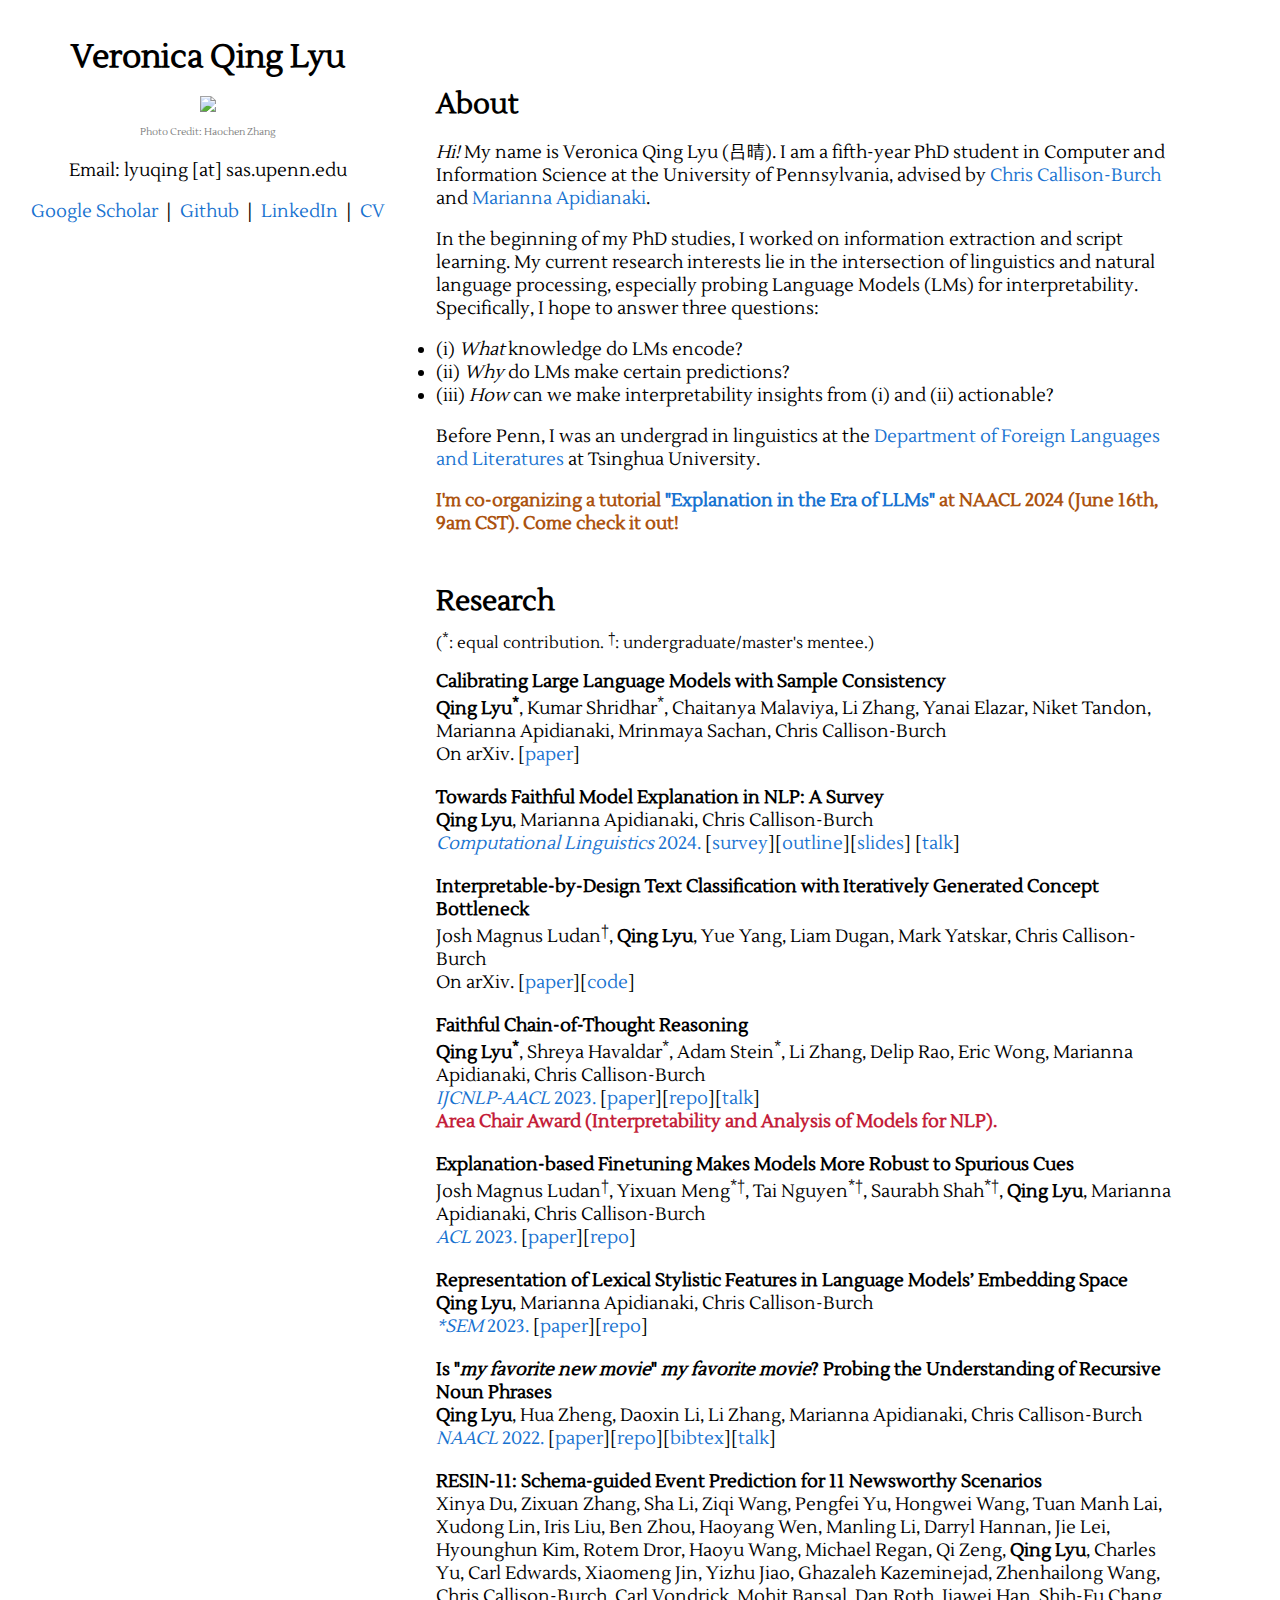
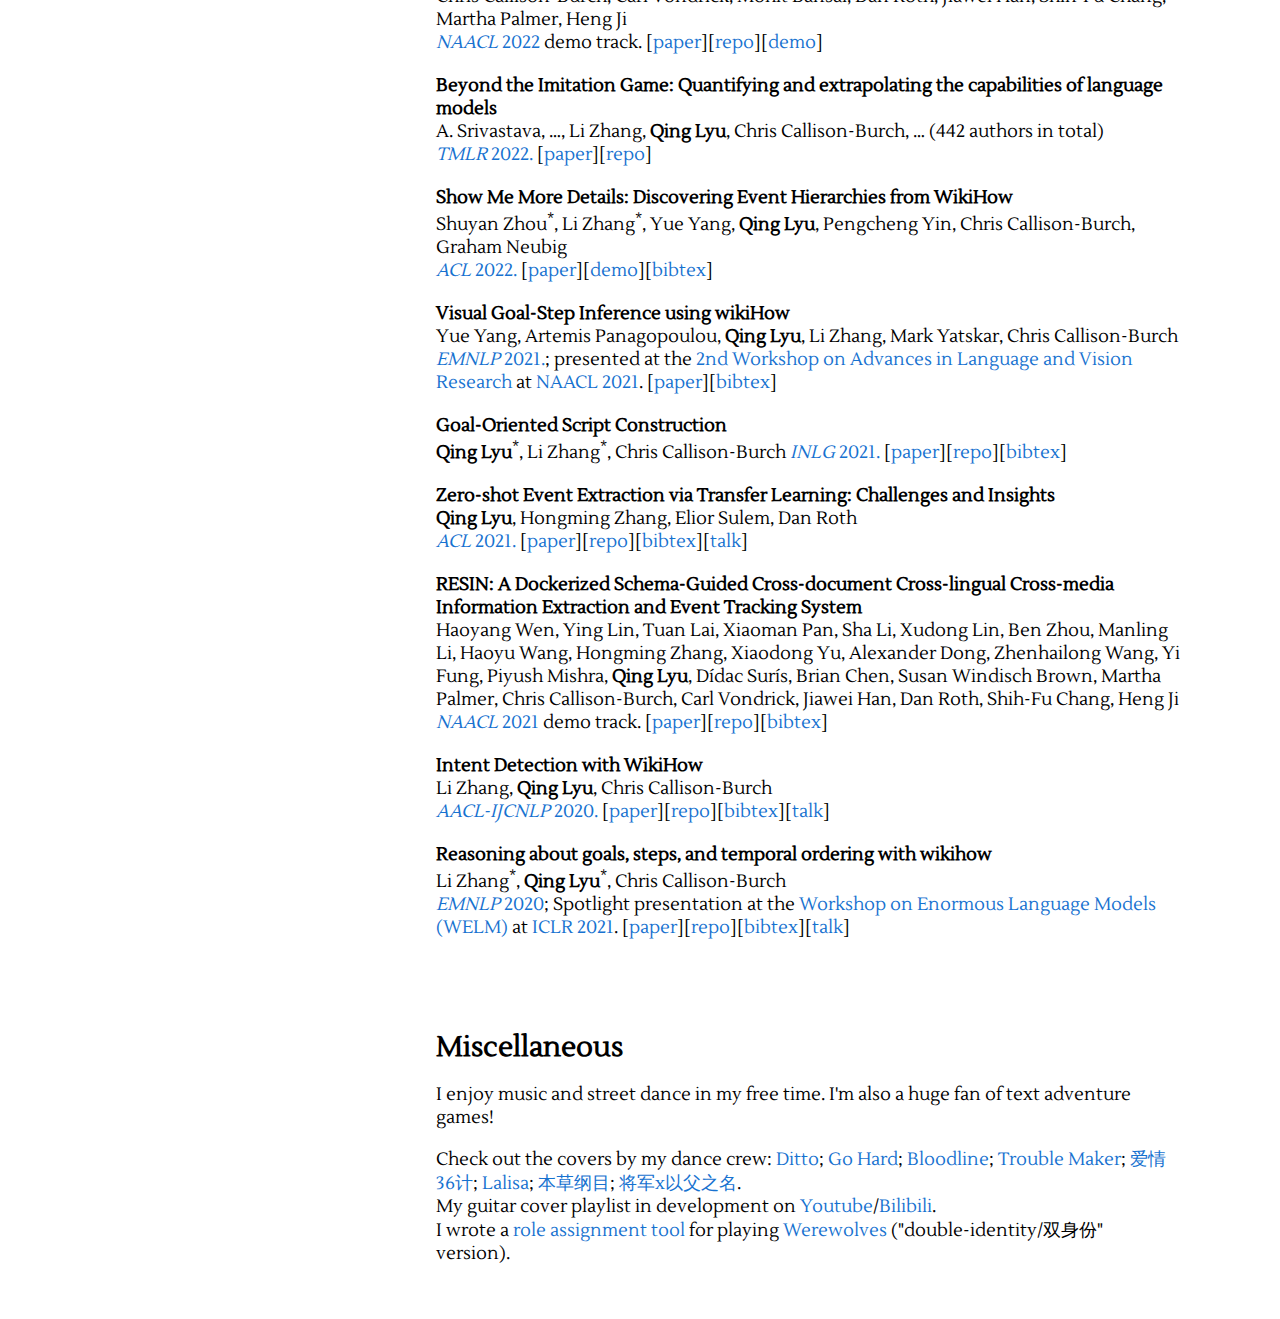
==== commit 4046c973: "Fix hyperlink" ====
--- a/index.html
+++ b/index.html
@@ -71,7 +71,7 @@
                   Before Penn, I was an undergrad in linguistics at the <a href="https://www.dfll.tsinghua.edu.cn/dfllen/">Department of Foreign Languages and Literatures</a> at Tsinghua University.
                 </p>
 
-                <p><b style="color: #ac530f">I'm co-organizing a tutorial ["Explanation in the Era of LLMs"](https://explanation-llm.github.io/) at NAACL 2024 (June 16th, 9am CST). Come check it out! </b></p>
+                <p><b style="color: #ac530f">I'm co-organizing a tutorial <a href="https://explanation-llm.github.io/">"Explanation in the Era of LLMs"</a> at NAACL 2024 (June 16th, 9am CST). Come check it out! </b></p>
 
               </td>
             </tbody></table>
